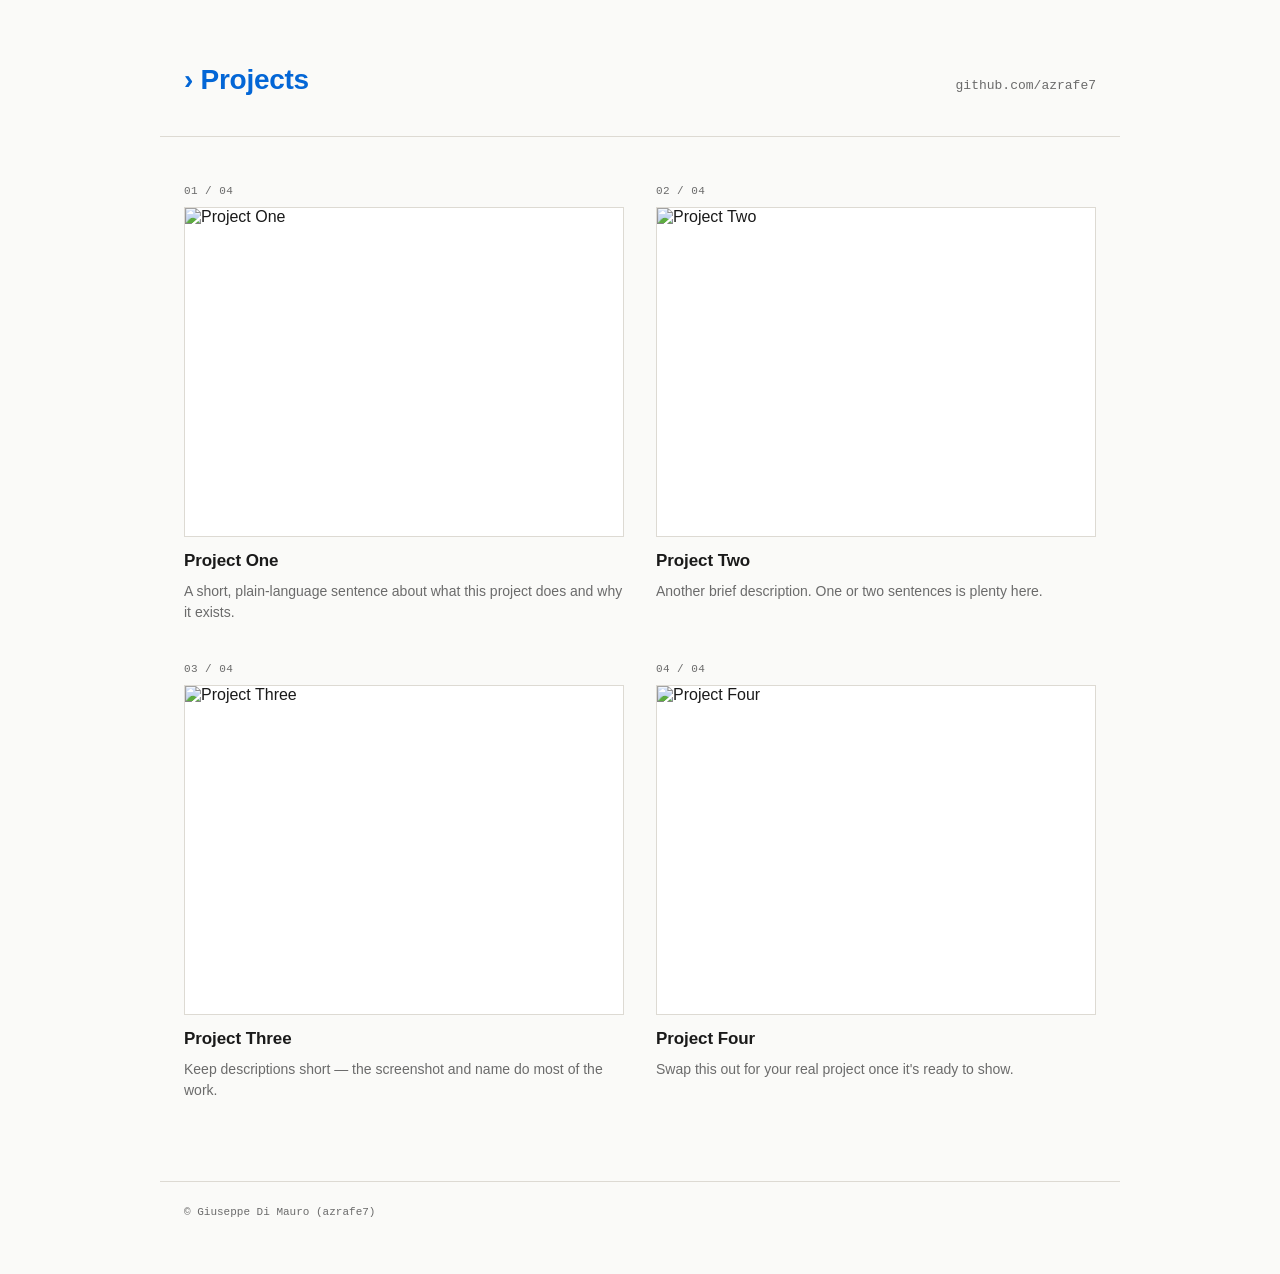
==== projects/index.html @ fa6b87b4 "init simple projects gallery" ====
<!DOCTYPE html>
<html lang="en">
<head>
<meta charset="UTF-8">
<meta name="viewport" content="width=device-width, initial-scale=1.0">
<title>Your Name — Projects</title>
<link rel="stylesheet" href="style.css">
</head>
<body>

  <header class="header">
    <h1 class="header__name">› Projects</h1>
    <a class="header__link" href="https://github.com/yourusername" target="_blank" rel="noopener">
      github.com/azrafe7
    </a>
  </header>

  <main class="grid" id="grid"></main>

  <footer class="footer">
    <span>&copy; Giuseppe Di Mauro (azrafe7)</span>
  </footer>

  <script src="projects.js"></script>
  <script src="script.js"></script>
</body>
</html>
---- projects/style.css ----
:root {
  --bg: #fafaf8;
  --ink: #1a1a1a;
  --muted: #6b6b6b;
  --line: #dddad3;
  --accent: #c4622d;
  --gitblue: #0366d6;
}

* {
  box-sizing: border-box;
}

html, body {
  margin: 0;
  padding: 0;
}

body {
  background: var(--bg);
  color: var(--ink);
  font-family: -apple-system, "Segoe UI", Helvetica, Arial, sans-serif;
  -webkit-font-smoothing: antialiased;
}

a {
  color: inherit;
  text-decoration: none;
}

/* Header */

.header {
  max-width: 960px;
  margin: 0 auto;
  padding: 64px 24px 40px;
  display: flex;
  align-items: baseline;
  justify-content: space-between;
  flex-wrap: wrap;
  gap: 8px;
  border-bottom: 1px solid var(--line);
}

.header__name {
  font-size: 28px;
  font-weight: 600;
  letter-spacing: -0.01em;
  margin: 0;
  color: var(--gitblue);
}

.header__link {
  font-family: "SFMono-Regular", Consolas, "Liberation Mono", Menlo, monospace;
  font-size: 13px;
  color: var(--muted);
  border-bottom: 1px solid transparent;
  transition: color 0.15s ease, border-color 0.15s ease;
}

.header__link:hover {
  color: var(--accent);
  border-color: var(--accent);
}

/* Grid */

.grid {
  max-width: 960px;
  margin: 0 auto;
  padding: 48px 24px 80px;
  display: grid;
  grid-template-columns: repeat(2, 1fr);
  gap: 40px 32px;
}

/* Card */

.card {
  display: flex;
  flex-direction: column;
  gap: 10px;
}

.card__index {
  font-family: "SFMono-Regular", Consolas, "Liberation Mono", Menlo, monospace;
  font-size: 11px;
  color: var(--muted);
  letter-spacing: 0.04em;
}

.card__frame {
  border: 1px solid var(--line);
  overflow: hidden;
  aspect-ratio: 4 / 3;
  background: #fff;
  transition: border-color 0.15s ease;
}

.card__image {
  width: 100%;
  height: 100%;
  object-fit: cover;
  display: block;
  filter: grayscale(8%);
  transition: filter 0.2s ease, transform 0.3s ease;
}

.card__name {
  font-size: 17px;
  font-weight: 600;
  margin: 4px 0 0;
  letter-spacing: -0.005em;
}

.card__desc {
  font-size: 14px;
  line-height: 1.5;
  color: var(--muted);
  margin: 0;
}

.card:hover .card__frame {
  border-color: var(--accent);
}

.card:hover .card__image {
  filter: grayscale(0%);
  transform: scale(1.02);
}

.card:hover .card__name {
  color: var(--accent);
}

.card:focus-visible .card__frame,
.card:focus-visible {
  outline: 2px solid var(--accent);
  outline-offset: 4px;
}

/* Footer */

.footer {
  max-width: 960px;
  margin: 0 auto;
  padding: 24px 24px 56px;
  font-family: "SFMono-Regular", Consolas, "Liberation Mono", Menlo, monospace;
  font-size: 11px;
  color: var(--muted);
  border-top: 1px solid var(--line);
}

/* Responsive */

@media (max-width: 720px) {
  .grid {
    grid-template-columns: 1fr;
    gap: 36px;
  }

  .header {
    padding: 48px 20px 32px;
  }

  .header__name {
    font-size: 24px;
  }
}

@media (prefers-reduced-motion: reduce) {
  * {
    transition: none !important;
  }
}
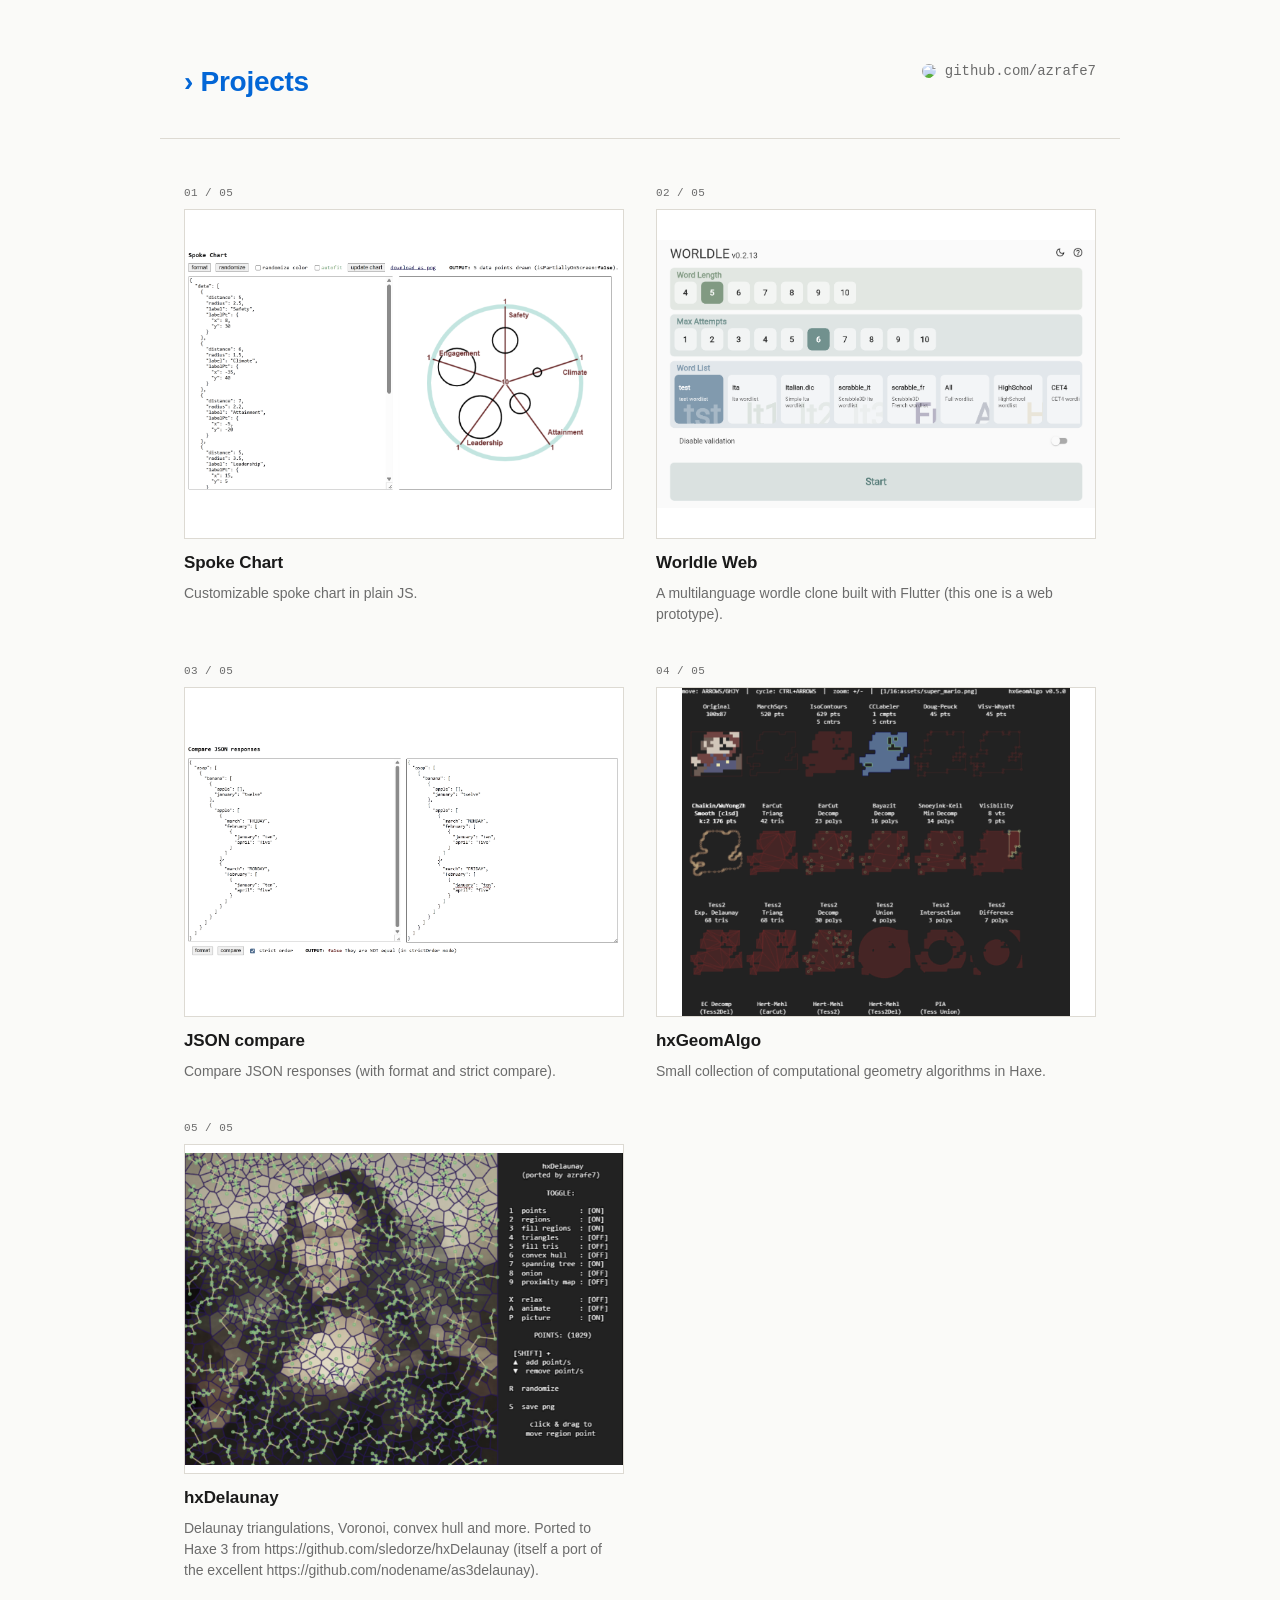
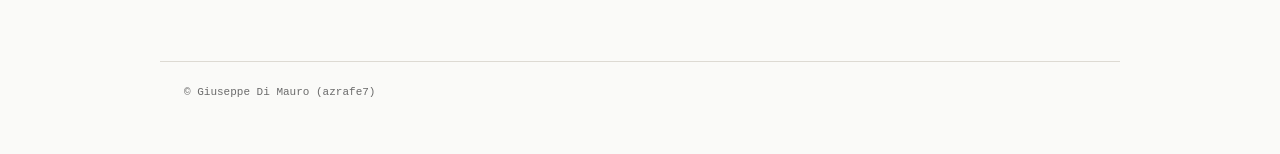
==== commit 4fe50d1d: "add avatar, and hxDelaunay" ====
--- a/projects/index.html
+++ b/projects/index.html
@@ -10,9 +10,14 @@
 
   <header class="header">
     <h1 class="header__name">› Projects</h1>
-    <a class="header__link" href="https://github.com/yourusername" target="_blank" rel="noopener">
+    <a class="gh-link" href="https://github.com/azrafe7" target="_blank" rel="noopener noreferrer">
+      <img class="gh-avatar" src="https://github.com/azrafe7.png" alt="azrafe7 avatar">
+      <span class="gh-name">github.com/azrafe7</span>
+    </a>
+    <!--a class="header__link" href="https://github.com/yourusername" target="_blank" rel="noopener">
+      <img class="gh-avatar" src="https://github.com/azrafe7.png" alt="GitHub avatar">
       github.com/azrafe7
-    </a>
+    </a-->
   </header>
 
   <main class="grid" id="grid"></main>
--- a/projects/style.css
+++ b/projects/style.css
@@ -29,6 +29,44 @@
 }
 
 /* Header */
+
+.gh-link {
+  display: inline-flex;
+  align-items: center;
+  gap: 4px;
+  font-size: 14px;
+  line-height: 1;
+  text-decoration: none;
+  color: #24292e;
+  font-family: "SFMono-Regular", Consolas, "Liberation Mono", Menlo, monospace;
+  color: var(--muted);
+  border-bottom: 1px solid transparent;
+  transition: color 0.15s ease, border-color 0.15s ease;
+
+}
+
+.gh-avatar {
+  width: 14px;
+  height: 14px;
+  border-radius: 50%;
+  object-fit: cover;
+  transition: transform 0.2s ease;
+  flex-shrink: 0;
+  margin-right: 5px;
+}
+
+.gh-link:hover .gh-avatar {
+  transform: scale(1.75);
+}
+
+.gh-link:hover .gh-name {
+  text-decoration: underline;
+}
+
+.gh-link:hover .gh-name {
+  color: var(--accent);
+  border-color: var(--accent);
+}
 
 .header {
   max-width: 960px;
@@ -100,9 +138,9 @@
 .card__image {
   width: 100%;
   height: 100%;
-  object-fit: cover;
+  object-fit: contain;
   display: block;
-  filter: grayscale(8%);
+  filter: grayscale(75%);
   transition: filter 0.2s ease, transform 0.3s ease;
 }
 
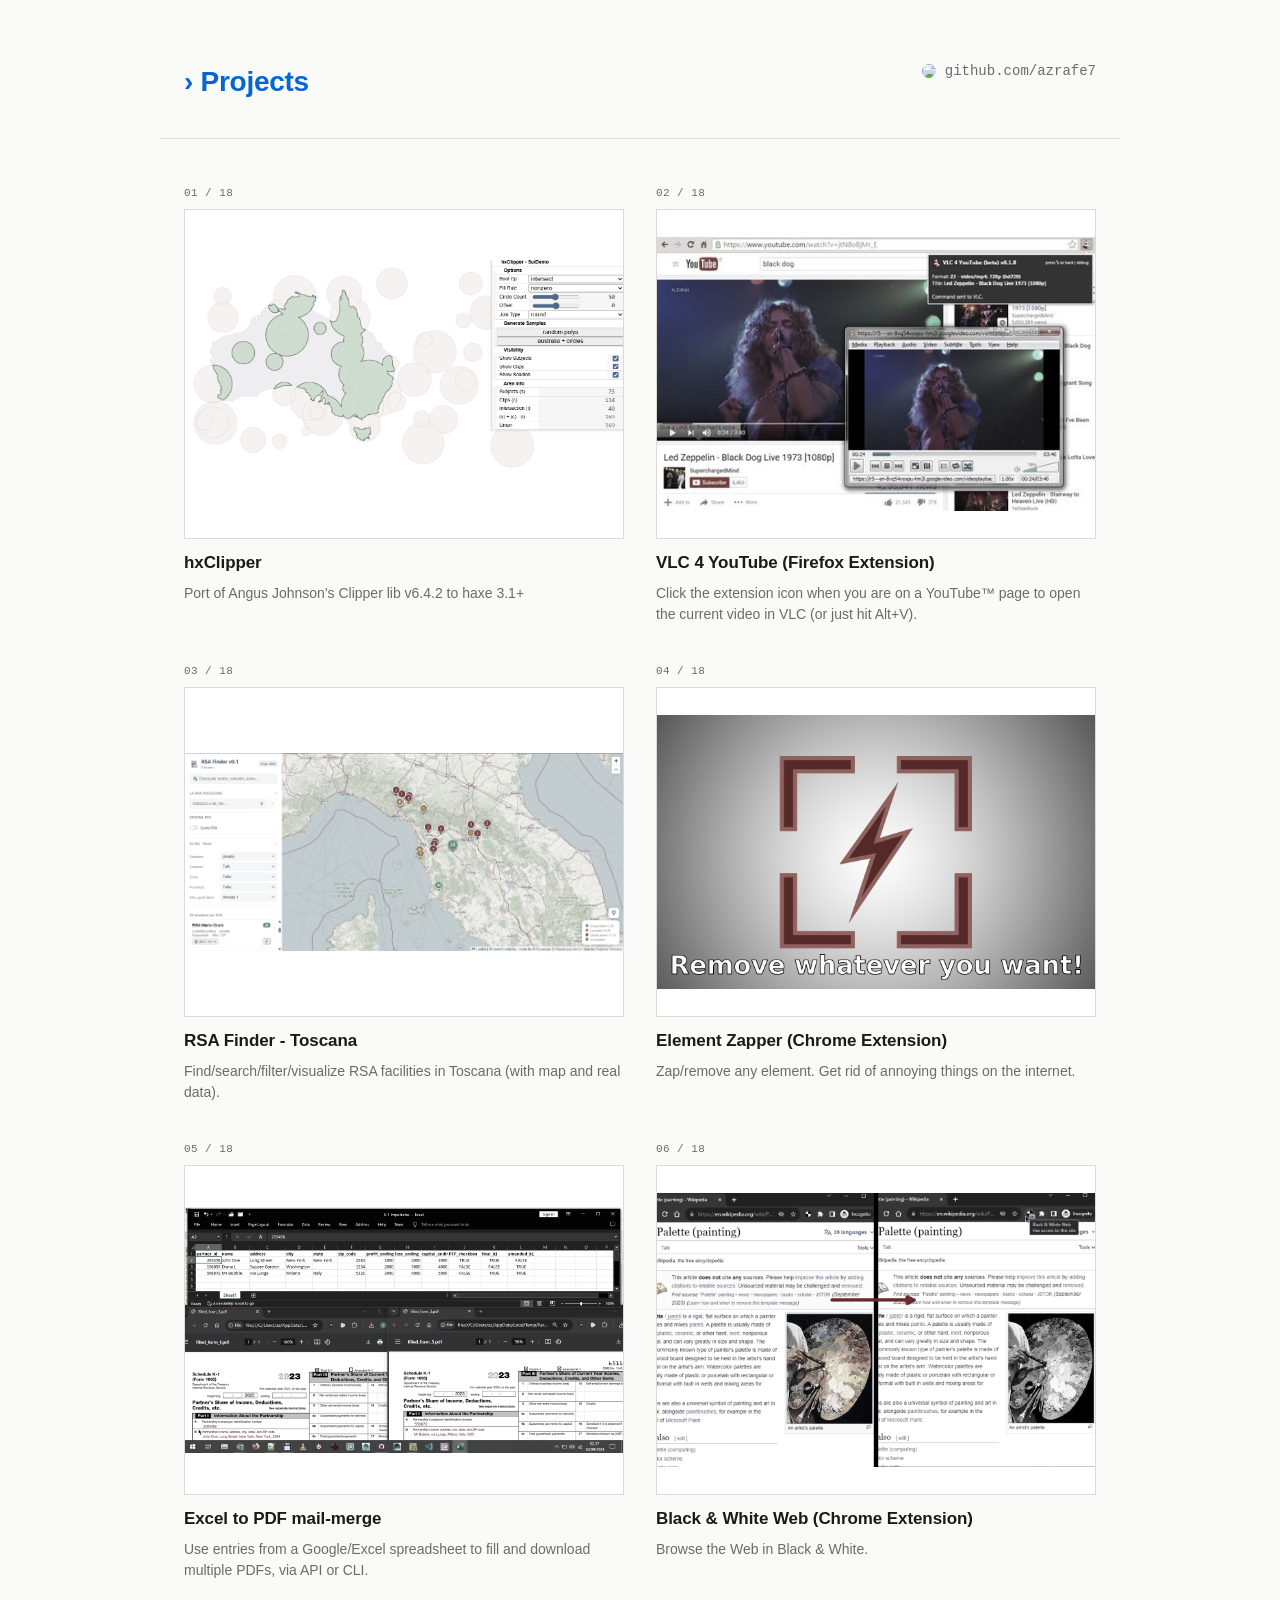
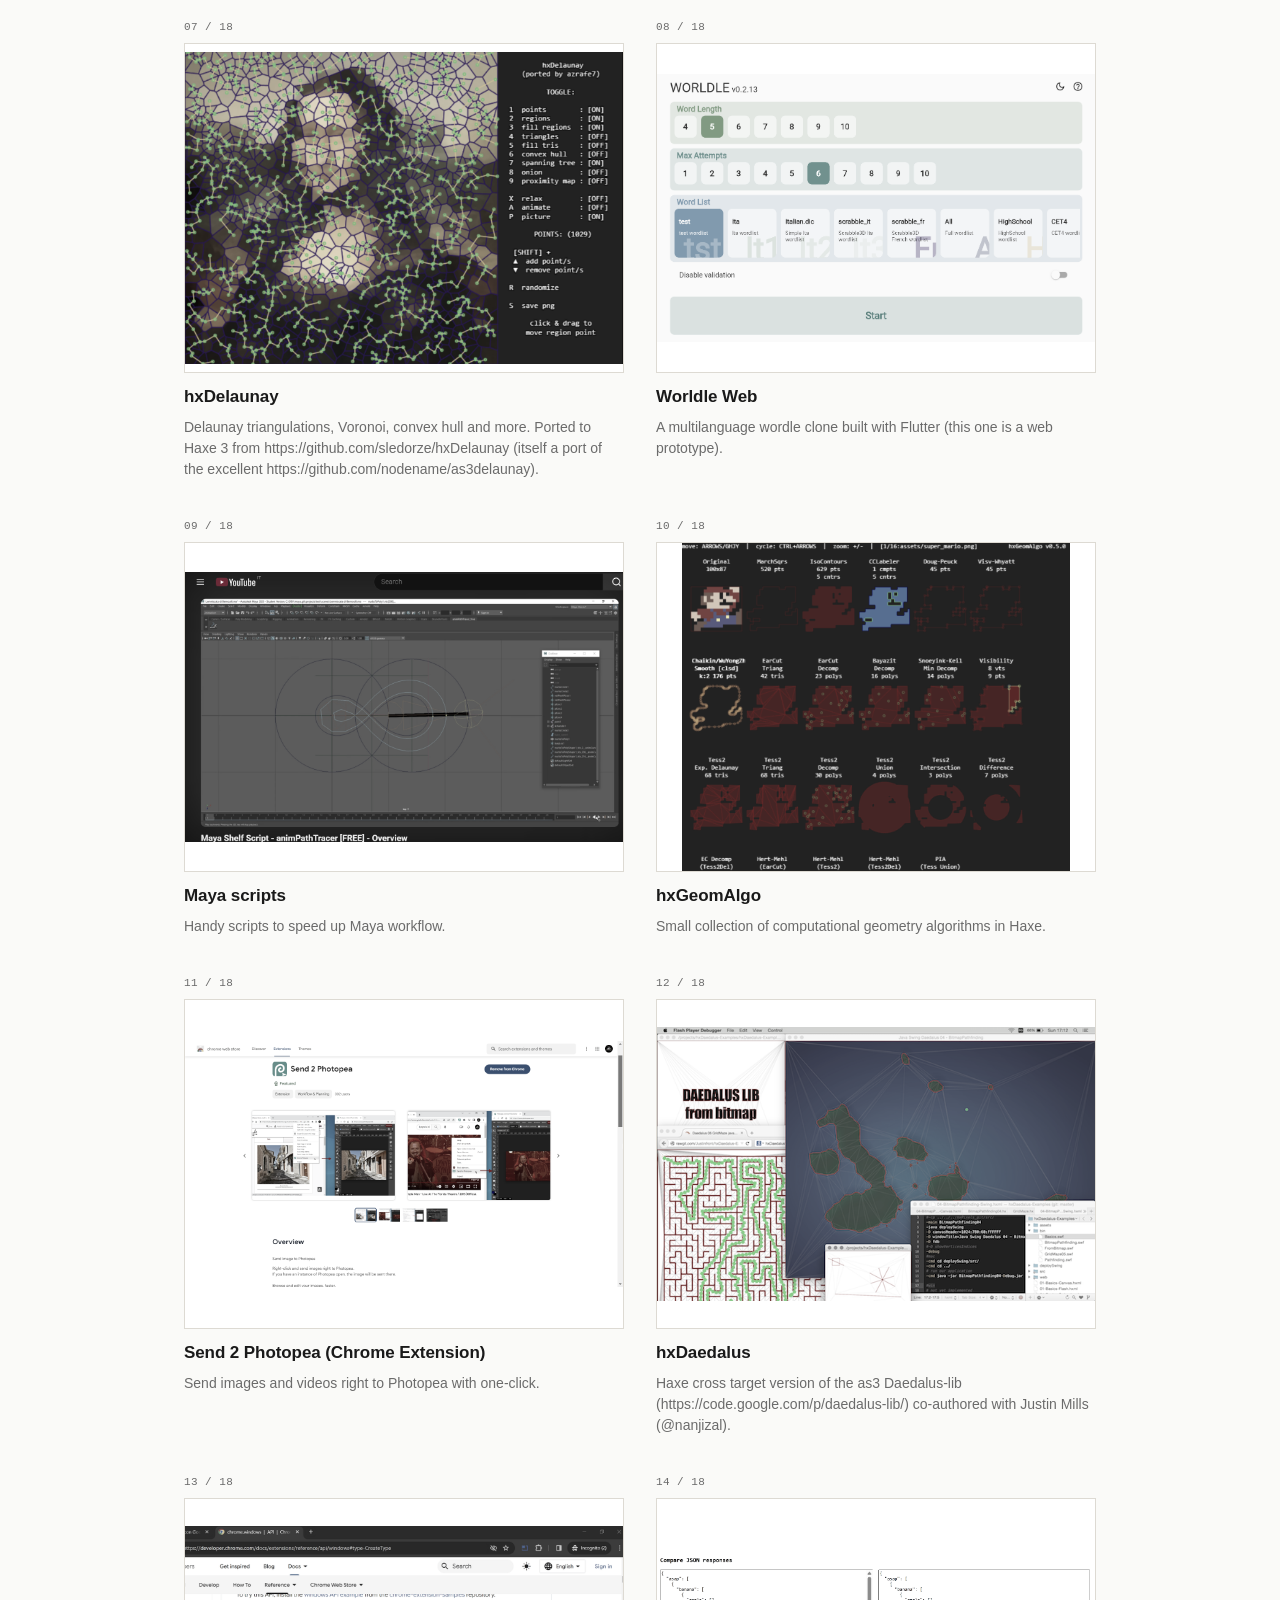
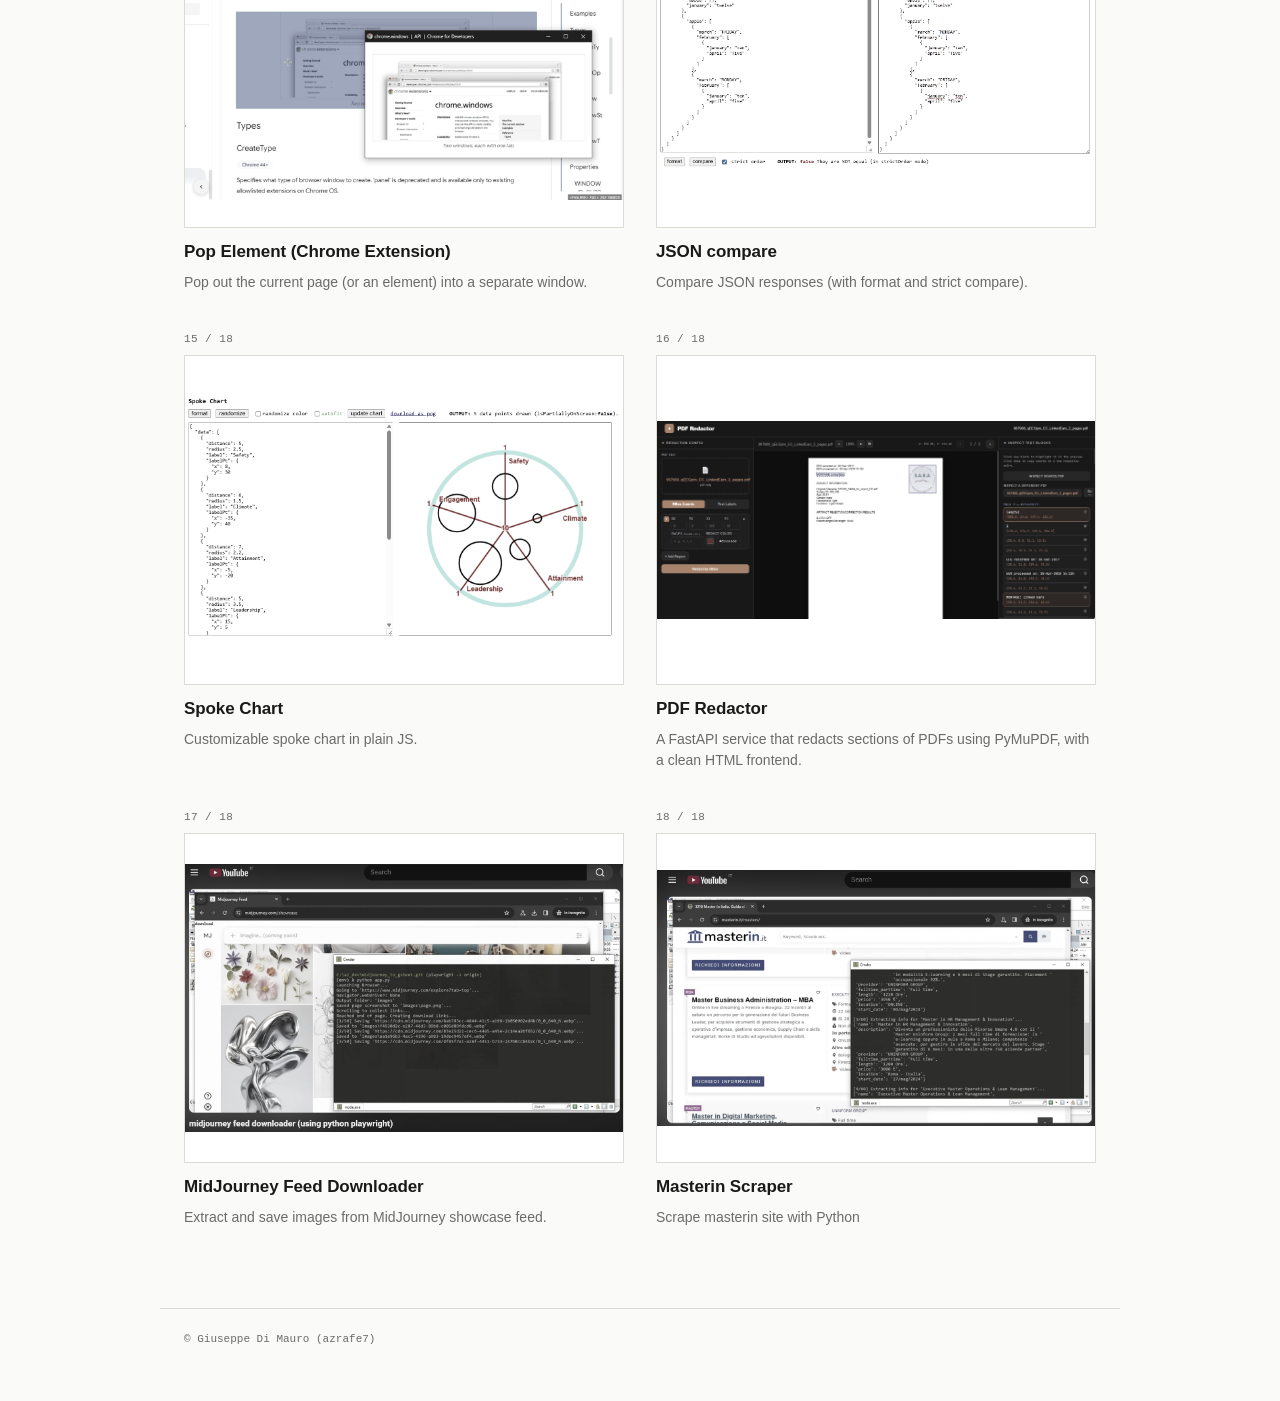
==== commit 477938d1: "add link to self (and page title)" ====
--- a/projects/index.html
+++ b/projects/index.html
@@ -3,18 +3,20 @@
 <head>
 <meta charset="UTF-8">
 <meta name="viewport" content="width=device-width, initial-scale=1.0">
-<title>Your Name — Projects</title>
+<title>azrafe7 - Projects</title>
 <link rel="stylesheet" href="style.css">
 </head>
 <body>
 
   <header class="header">
-    <h1 class="header__name">› Projects</h1>
+    <h1 class="header__name">›
+      <a class="folder" href="https://azrafe7.github.io/projects/">Projects</a>
+    </h1>
     <a class="gh-link" href="https://github.com/azrafe7" target="_blank" rel="noopener noreferrer">
       <img class="gh-avatar" src="https://github.com/azrafe7.png" alt="azrafe7 avatar">
       <span class="gh-name">github.com/azrafe7</span>
     </a>
-    <!--a class="header__link" href="https://github.com/yourusername" target="_blank" rel="noopener">
+    <!--a class="header__link" href="https://github.com/azrafe7" target="_blank" rel="noopener">
       <img class="gh-avatar" src="https://github.com/azrafe7.png" alt="GitHub avatar">
       github.com/azrafe7
     </a-->
--- a/projects/style.css
+++ b/projects/style.css
@@ -101,6 +101,11 @@
   border-color: var(--accent);
 }
 
+.header__name:hover .folder {
+  text-decoration: underline;
+  filter: brightness(125%);
+}
+
 /* Grid */
 
 .grid {
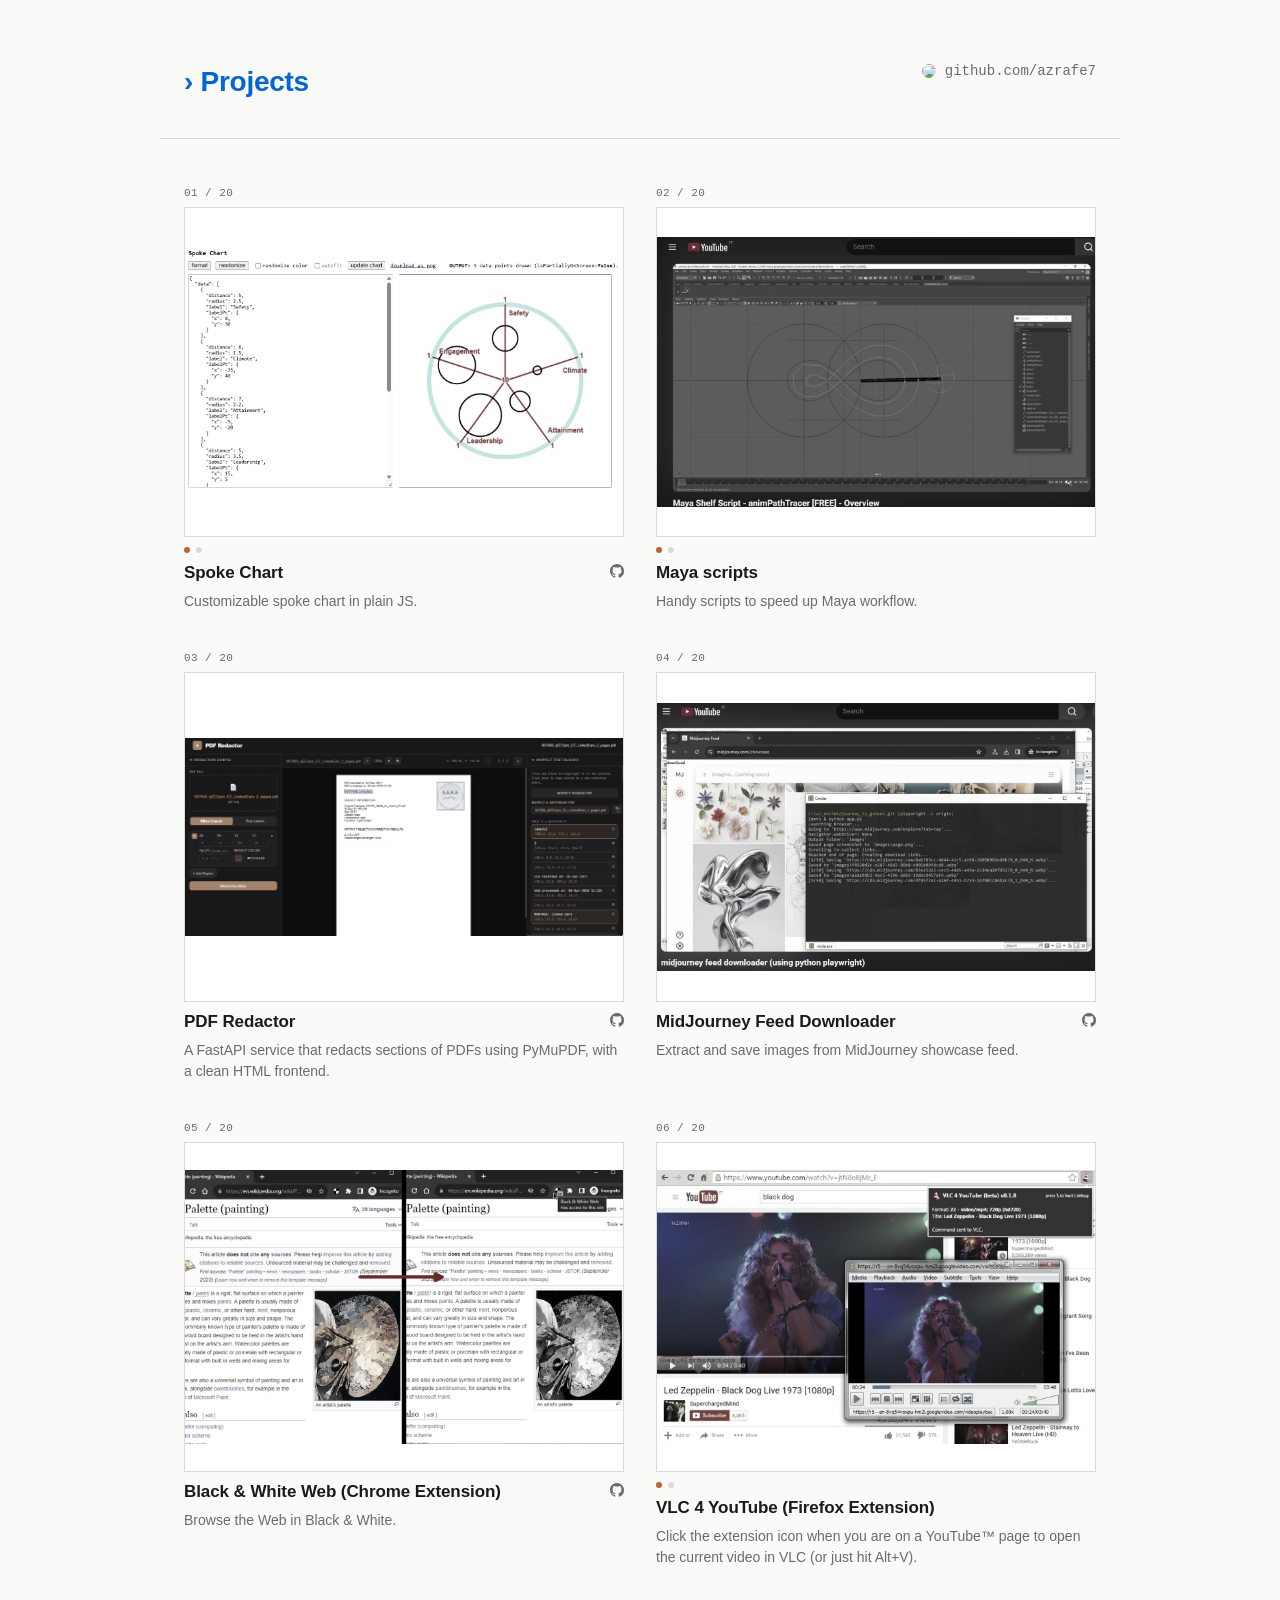
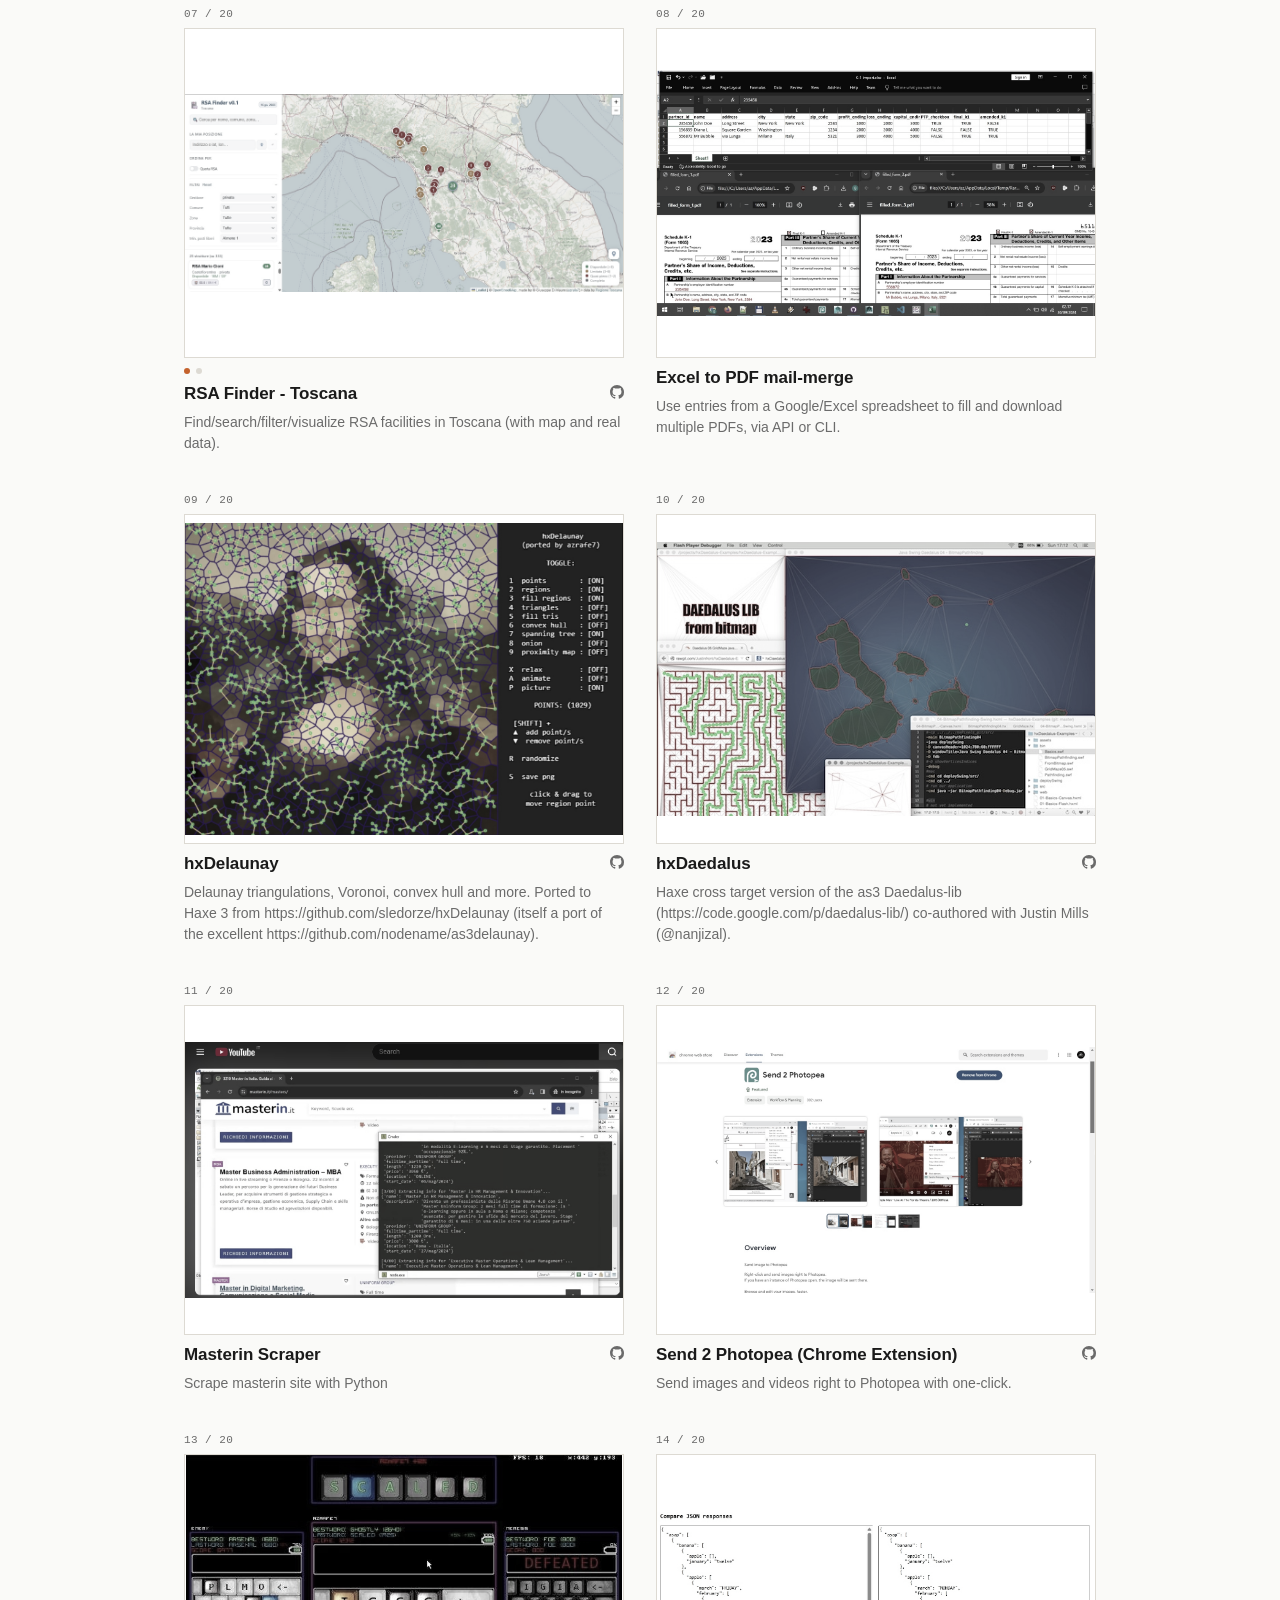
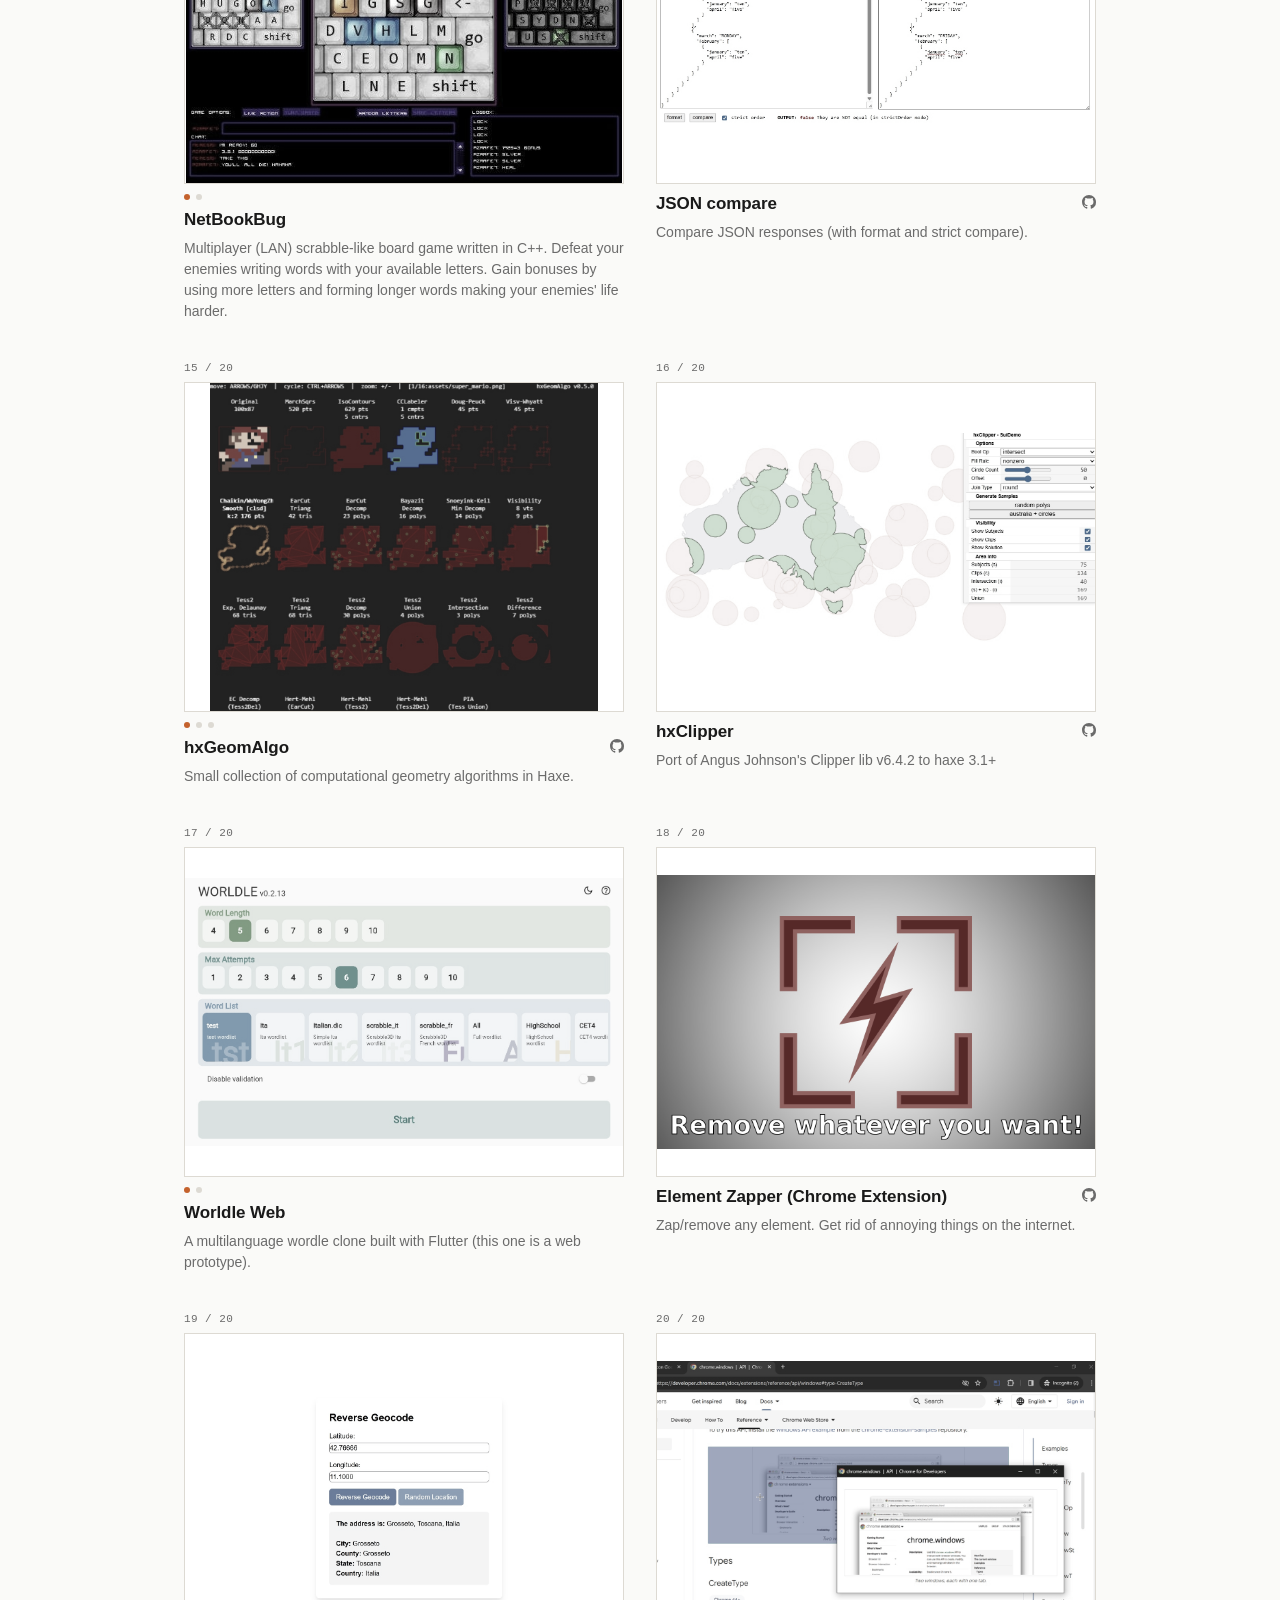
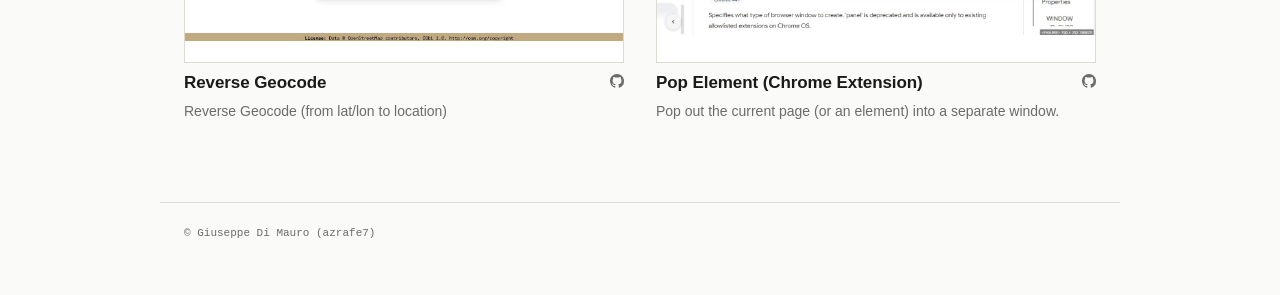
==== commit d5326921: "favicons" ====
--- a/projects/index.html
+++ b/projects/index.html
@@ -5,6 +5,16 @@
 <meta name="viewport" content="width=device-width, initial-scale=1.0">
 <title>azrafe7 - Projects</title>
 <link rel="stylesheet" href="style.css">
+<link rel="apple-touch-icon" sizes="152x152" href="assets/favicons/apple-icon-152x152.png" />
+<link rel="apple-touch-icon" sizes="180x180" href="assets/favicons/apple-icon-180x180.png" />
+<link rel="icon" type="image/png" sizes="192x192" href="assets/favicons/android-icon-192x192.png" />
+<link rel="icon" type="image/png" sizes="32x32" href="assets/favicons/favicon-32x32.png" />
+<link rel="icon" type="image/png" sizes="96x96" href="assets/favicons/favicon-96x96.png" />
+<link rel="icon" type="image/png" sizes="16x16" href="assets/favicons/favicon-16x16.png" />
+<link rel="manifest" href="assets/favicons/manifest.json" />
+<meta name="msapplication-TileColor" content="#ffffff" />
+<meta name="msapplication-TileImage" content="assets/favicons/ms-icon-144x144.png" />
+<meta name="theme-color" content="#ffffff"/>
 </head>
 <body>
 
--- a/projects/style.css
+++ b/projects/style.css
@@ -122,7 +122,7 @@
 .card {
   display: flex;
   flex-direction: column;
-  gap: 10px;
+  gap: 8px;
 }
 
 .card__index {
@@ -133,11 +133,22 @@
 }
 
 .card__frame {
+  display: block;
+  position: relative;
   border: 1px solid var(--line);
   overflow: hidden;
   aspect-ratio: 4 / 3;
   background: #fff;
   transition: border-color 0.15s ease;
+  touch-action: pan-y;
+  user-select: none;
+  -webkit-user-select: none;
+  cursor: pointer;
+}
+
+.card__frame:focus-visible {
+  outline: 2px solid var(--accent);
+  outline-offset: 4px;
 }
 
 .card__image {
@@ -147,13 +158,120 @@
   display: block;
   filter: grayscale(75%);
   transition: filter 0.2s ease, transform 0.3s ease;
+  pointer-events: none;
+  -webkit-user-drag: none;
+}
+
+.card__frame:hover {
+  border-color: var(--accent);
+}
+
+.card__frame:hover .card__image {
+  filter: grayscale(0%);
+  transform: scale(1.02);
+}
+
+.card__arrow {
+  position: absolute;
+  top: 50%;
+  transform: translateY(-50%);
+  width: 28px;
+  height: 28px;
+  display: flex;
+  align-items: center;
+  justify-content: center;
+  border: none;
+  border-radius: 50%;
+  background: rgba(250, 250, 248, 0.85);
+  color: var(--ink);
+  font-size: 18px;
+  line-height: 1;
+  cursor: pointer;
+  opacity: 0;
+  transition: opacity 0.15s ease, background 0.15s ease;
+}
+
+.card__arrow--prev {
+  left: 8px;
+}
+
+.card__arrow--next {
+  right: 8px;
+}
+
+.card__frame:hover .card__arrow,
+.card__frame:focus-visible .card__arrow {
+  opacity: 1;
+}
+
+.card__arrow:hover {
+  background: var(--accent);
+  color: #fff;
+}
+
+/* Image dots (only present when a project has more than one screenshot) */
+
+.card__dots {
+  display: flex;
+  gap: 6px;
+  padding-top: 2px;
+}
+
+.card__dot {
+  width: 6px;
+  height: 6px;
+  padding: 0;
+  border: none;
+  border-radius: 50%;
+  background: var(--line);
+  cursor: pointer;
+  transition: background 0.15s ease;
+}
+
+.card__dot:hover {
+  background: var(--muted);
+}
+
+.card__dot.is-active {
+  background: var(--accent);
+}
+
+.card__dot:focus-visible {
+  outline: 2px solid var(--accent);
+  outline-offset: 2px;
+}
+
+/* Title row: name on the left, optional repo icon flush right */
+
+.card__head {
+  display: flex;
+  align-items: baseline;
+  justify-content: space-between;
+  gap: 12px;
+  margin-top: 2px;
 }
 
 .card__name {
   font-size: 17px;
   font-weight: 600;
-  margin: 4px 0 0;
   letter-spacing: -0.005em;
+  transition: color 0.15s ease;
+}
+
+.card__name:hover {
+  color: var(--accent);
+}
+
+.card__repo {
+  flex-shrink: 0;
+  display: inline-flex;
+  align-items: center;
+  color: var(--muted);
+  transition: color 0.15s ease;
+}
+
+.card__repo:hover {
+  color: var(--accent);
 }
 
 .card__desc {
@@ -161,25 +279,6 @@
   line-height: 1.5;
   color: var(--muted);
   margin: 0;
-}
-
-.card:hover .card__frame {
-  border-color: var(--accent);
-}
-
-.card:hover .card__image {
-  filter: grayscale(0%);
-  transform: scale(1.02);
-}
-
-.card:hover .card__name {
-  color: var(--accent);
-}
-
-.card:focus-visible .card__frame,
-.card:focus-visible {
-  outline: 2px solid var(--accent);
-  outline-offset: 4px;
 }
 
 /* Footer */
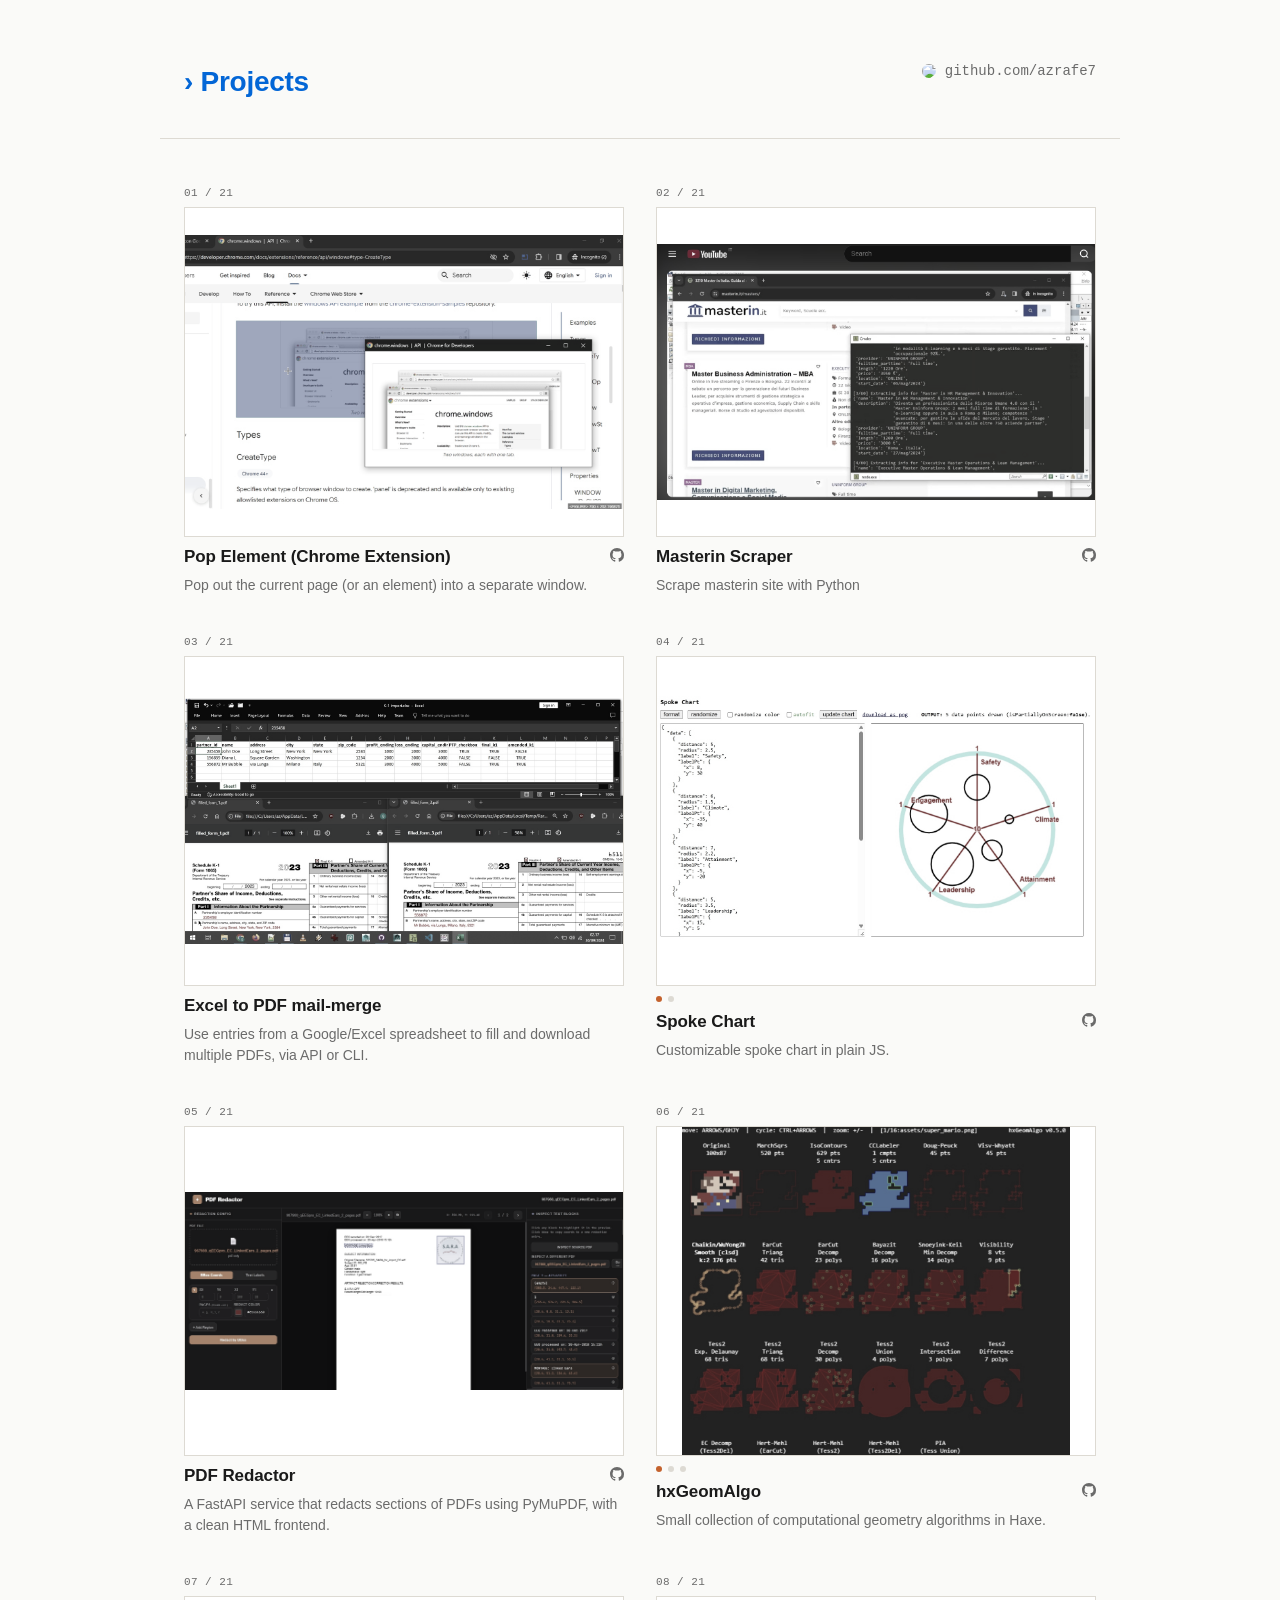
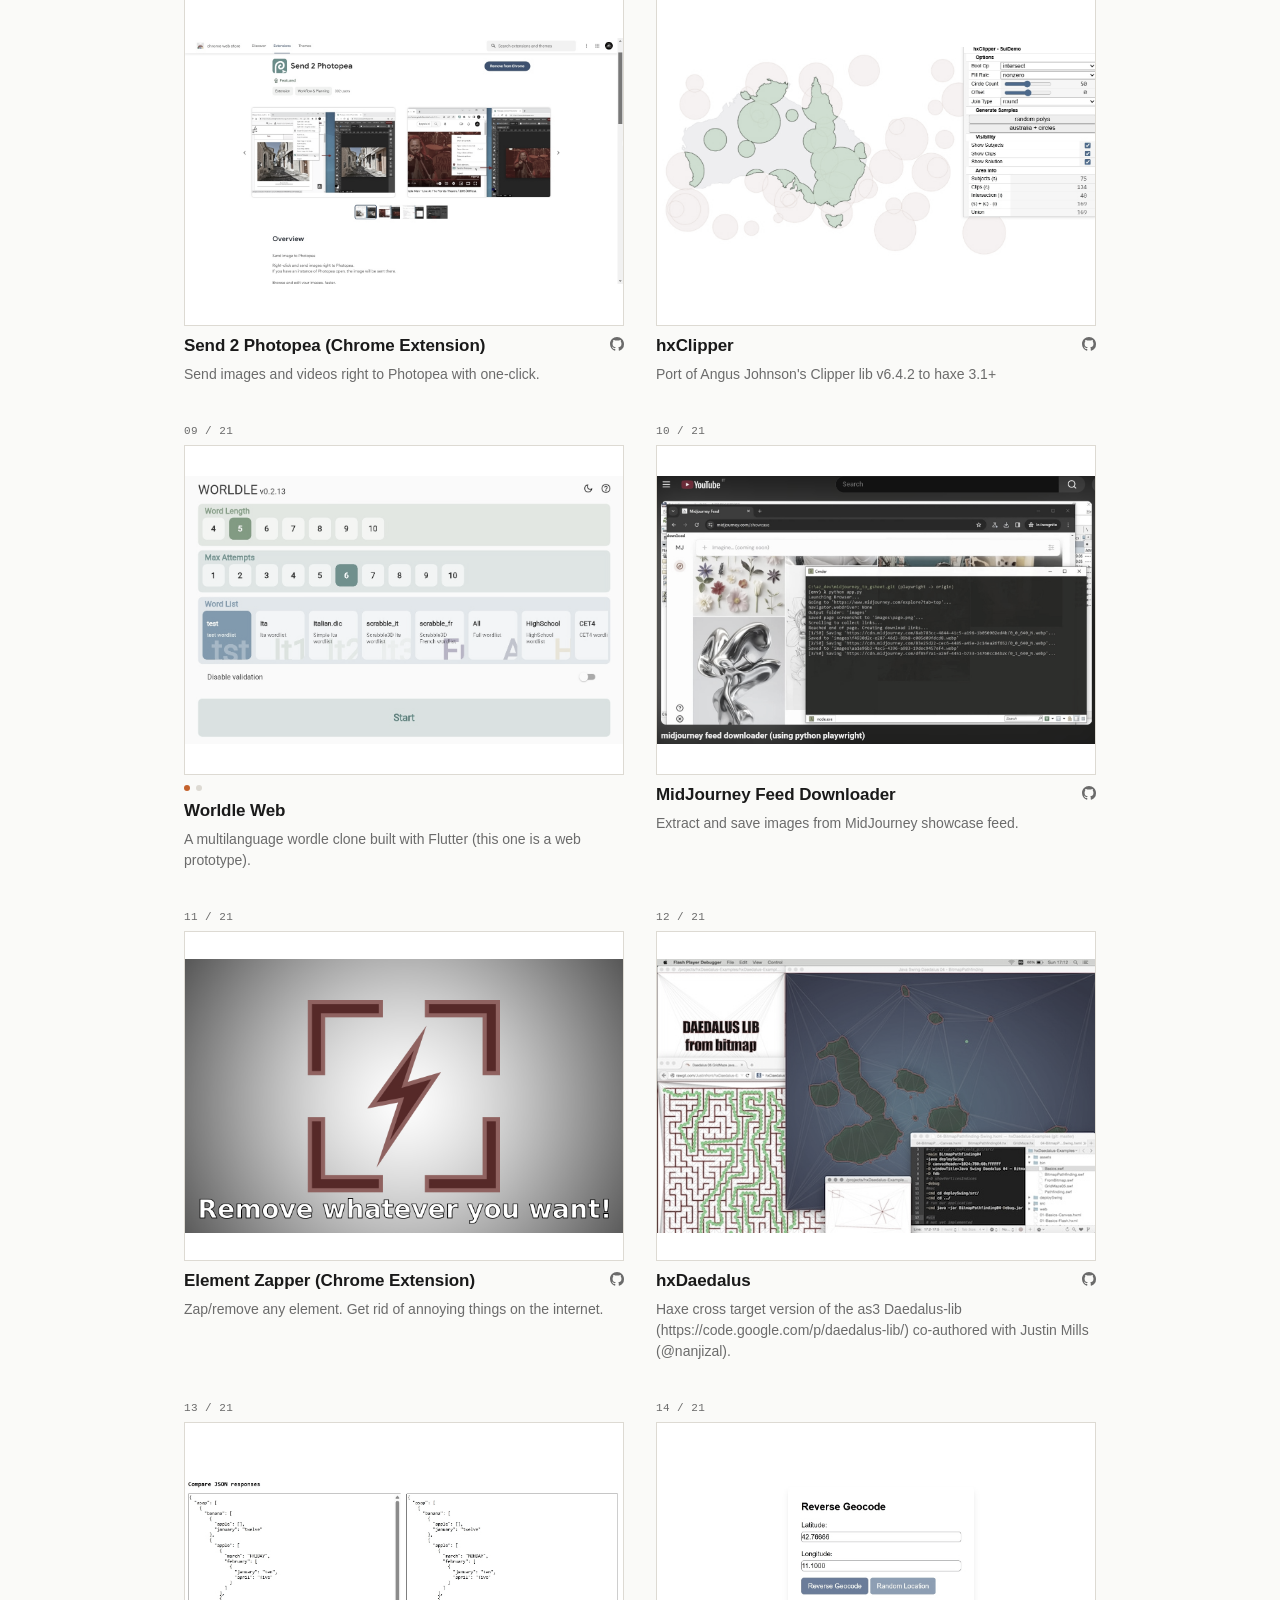
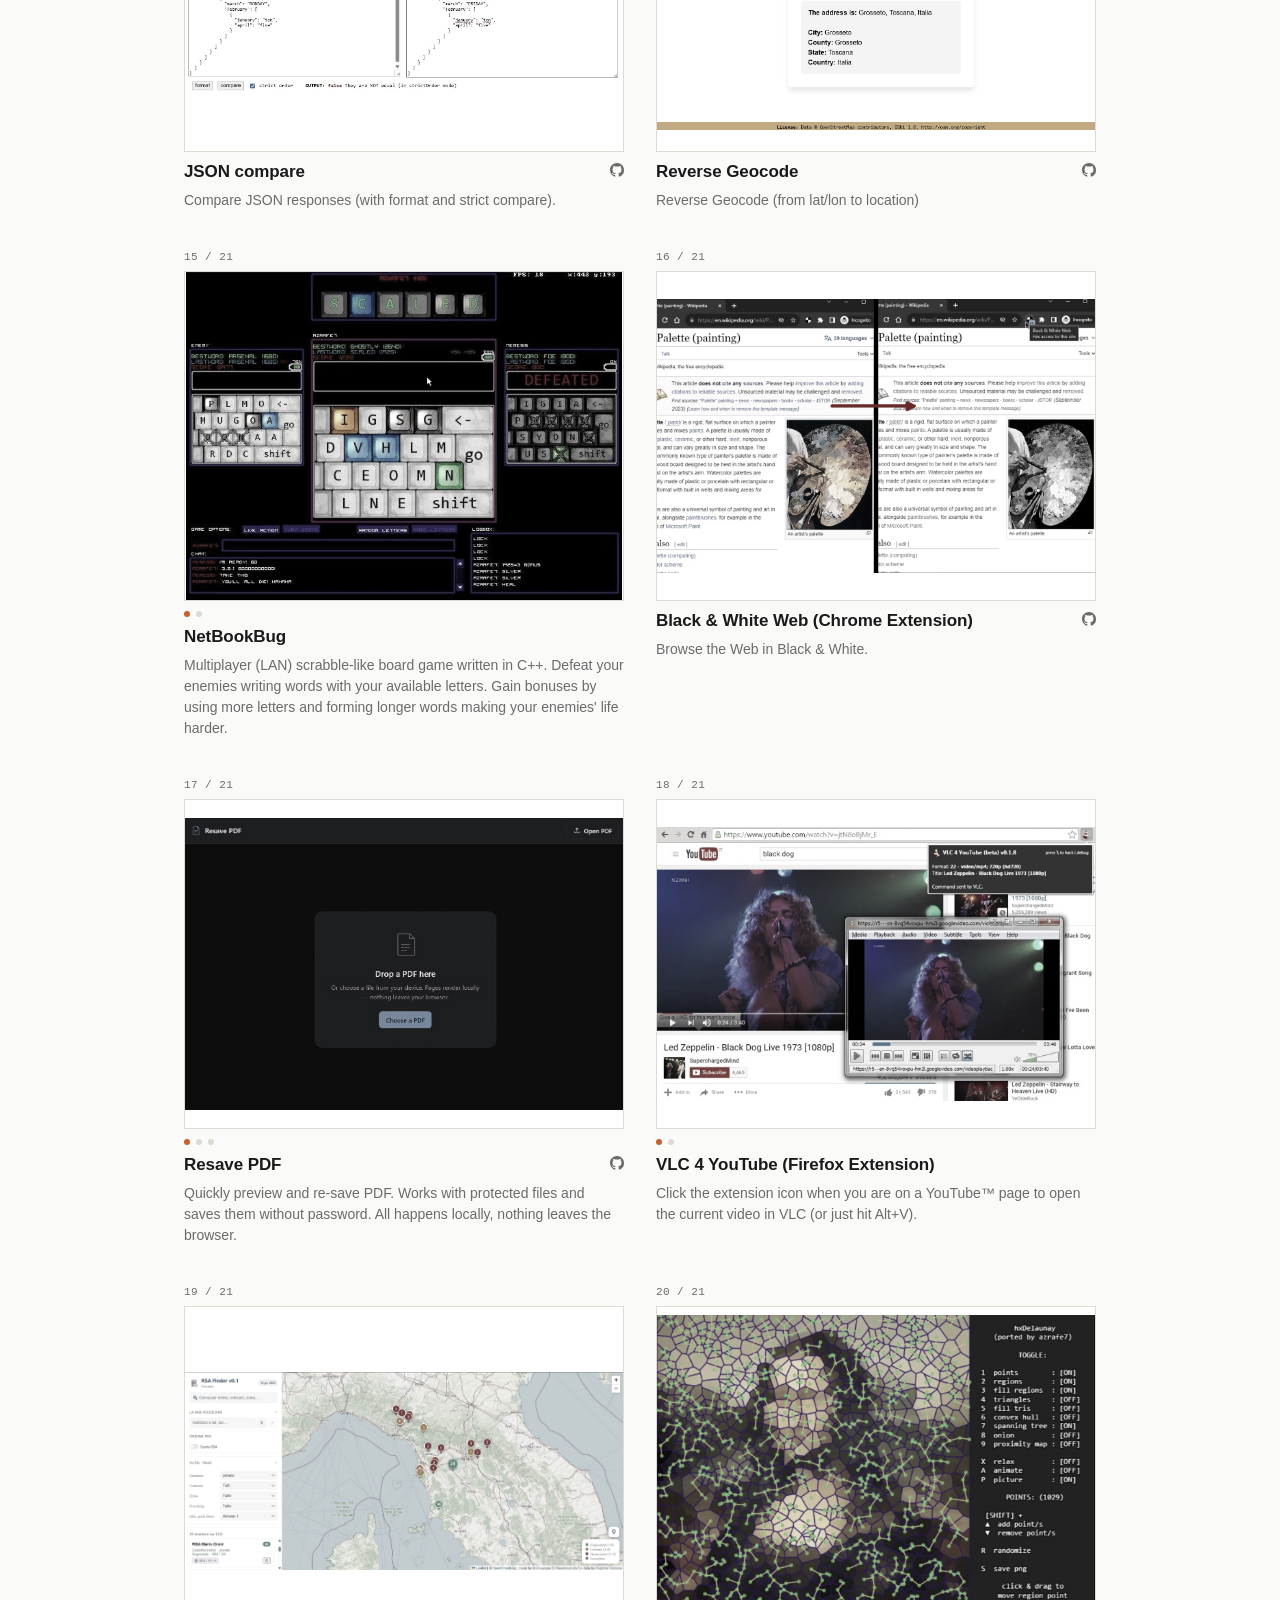
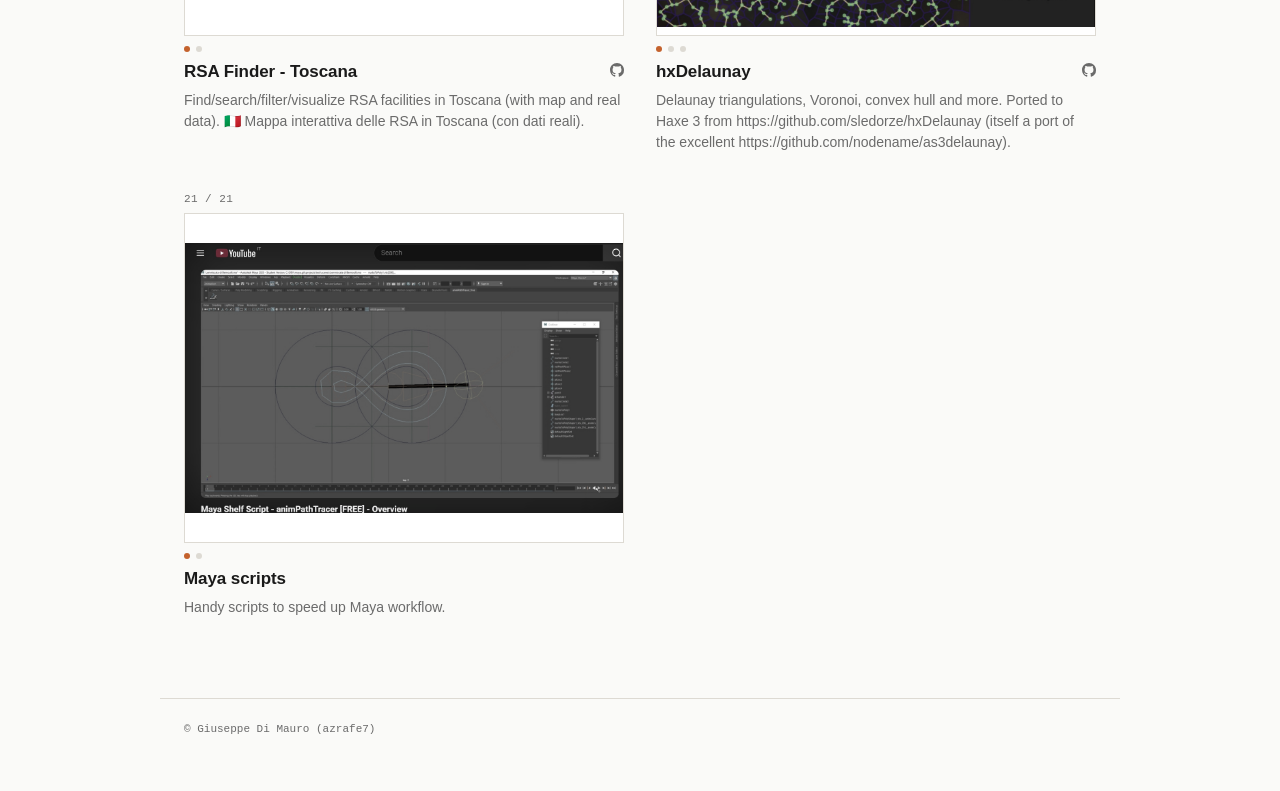
==== commit bafd9380: "minimal SEO" ====
--- a/projects/index.html
+++ b/projects/index.html
@@ -12,6 +12,8 @@
 <link rel="icon" type="image/png" sizes="96x96" href="assets/favicons/favicon-96x96.png" />
 <link rel="icon" type="image/png" sizes="16x16" href="assets/favicons/favicon-16x16.png" />
 <link rel="manifest" href="assets/favicons/manifest.json" />
+<meta name="description" content="A collection of coding projects by azrafe7 (Giuseppe Di Mauro)" />
+<meta name="keywords" content="coding, azrafe7, projects, RSA Toscana, hxGeomAlgo, PDF, haxe, python, javascript, browser extension, portfolio" />
 <meta name="msapplication-TileColor" content="#ffffff" />
 <meta name="msapplication-TileImage" content="assets/favicons/ms-icon-144x144.png" />
 <meta name="theme-color" content="#ffffff"/>
--- a/projects/style.css
+++ b/projects/style.css
@@ -158,7 +158,6 @@
   display: block;
   filter: grayscale(75%);
   transition: filter 0.2s ease, transform 0.3s ease;
-  pointer-events: none;
   -webkit-user-drag: none;
 }
 
@@ -310,6 +309,134 @@
   }
 }
 
+/* Lightbox: full-size image preview modal */
+
+.card__frame {
+  cursor: zoom-in;
+}
+
+.lightbox {
+  position: fixed;
+  inset: 0;
+  z-index: 1000;
+  display: none;
+}
+
+.lightbox.is-open {
+  display: block;
+}
+
+.lightbox__backdrop {
+  position: absolute;
+  inset: 0;
+  background: rgba(20, 18, 16, 0.88);
+}
+
+.lightbox__content {
+  position: relative;
+  z-index: 1;
+  height: 100%;
+  display: flex;
+  flex-direction: column;
+  align-items: center;
+  justify-content: center;
+  padding: 56px 64px;
+}
+
+.lightbox__image {
+  max-width: 100%;
+  max-height: calc(100vh - 160px);
+  object-fit: contain;
+  background: #fff;
+  border: 1px solid var(--line);
+  user-select: none;
+  -webkit-user-drag: none;
+}
+
+.lightbox__close {
+  position: absolute;
+  top: 16px;
+  right: 16px;
+  width: 36px;
+  height: 36px;
+  border: none;
+  border-radius: 50%;
+  background: rgba(255, 255, 255, 0.1);
+  color: #fafaf8;
+  font-size: 22px;
+  line-height: 1;
+  cursor: pointer;
+  transition: background 0.15s ease;
+}
+
+.lightbox__close:hover {
+  background: var(--accent);
+}
+
+.lightbox__nav {
+  position: absolute;
+  top: 50%;
+  transform: translateY(-50%);
+  width: 44px;
+  height: 44px;
+  border: none;
+  border-radius: 50%;
+  background: rgba(255, 255, 255, 0.1);
+  color: #fafaf8;
+  font-size: 26px;
+  line-height: 1;
+  cursor: pointer;
+  transition: background 0.15s ease;
+}
+
+.lightbox__nav:hover {
+  background: var(--accent);
+}
+
+.lightbox__nav--prev {
+  left: 16px;
+}
+
+.lightbox__nav--next {
+  right: 16px;
+}
+
+.lightbox__caption {
+  margin-top: 16px;
+  display: flex;
+  align-items: baseline;
+  gap: 10px;
+  color: #fafaf8;
+  text-align: center;
+}
+
+.lightbox__title {
+  font-size: 15px;
+  font-weight: 600;
+}
+
+.lightbox__count {
+  font-family: "SFMono-Regular", Consolas, "Liberation Mono", Menlo, monospace;
+  font-size: 12px;
+  color: rgba(250, 250, 248, 0.6);
+}
+
+body.lightbox-open {
+  overflow: hidden;
+}
+
+@media (max-width: 720px) {
+  .lightbox__content {
+    padding: 24px 16px;
+  }
+
+  .lightbox__nav {
+    width: 36px;
+    height: 36px;
+    font-size: 20px;
+  }
+}
+
 @media (prefers-reduced-motion: reduce) {
   * {
     transition: none !important;
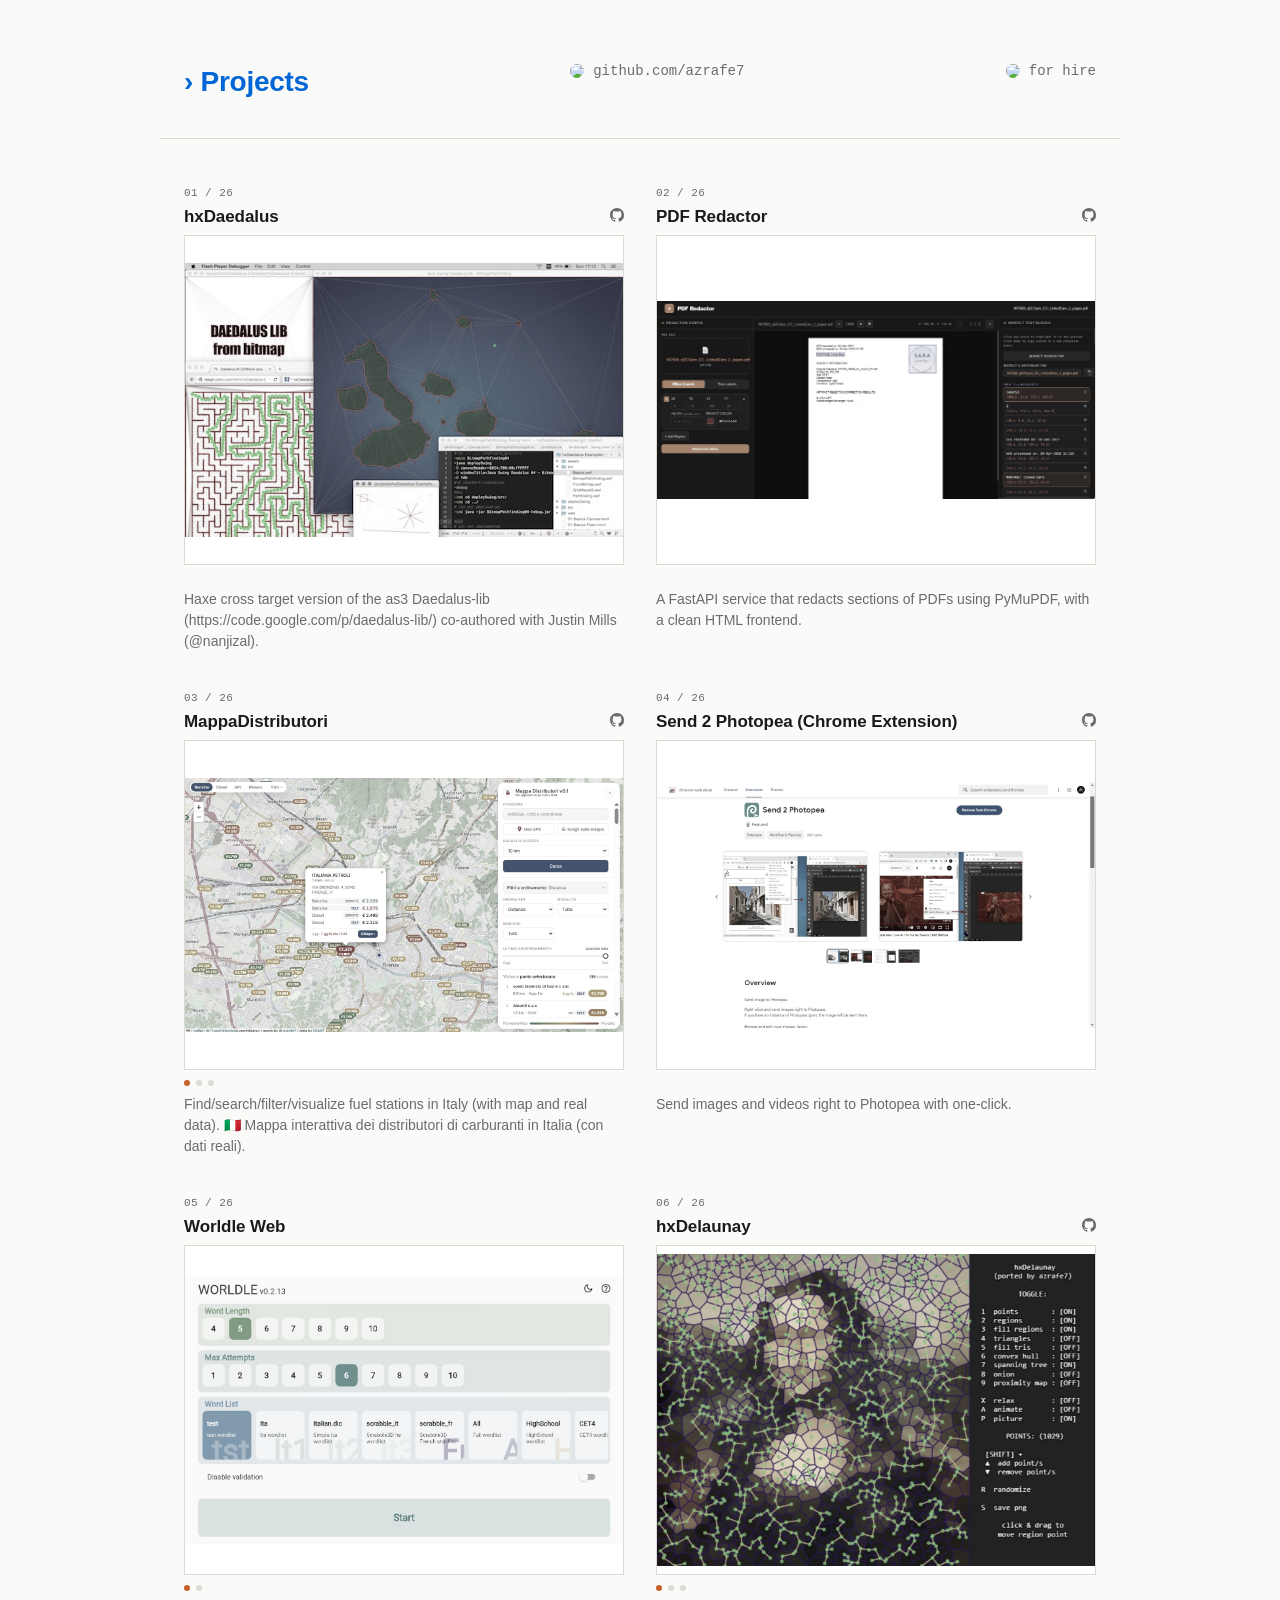
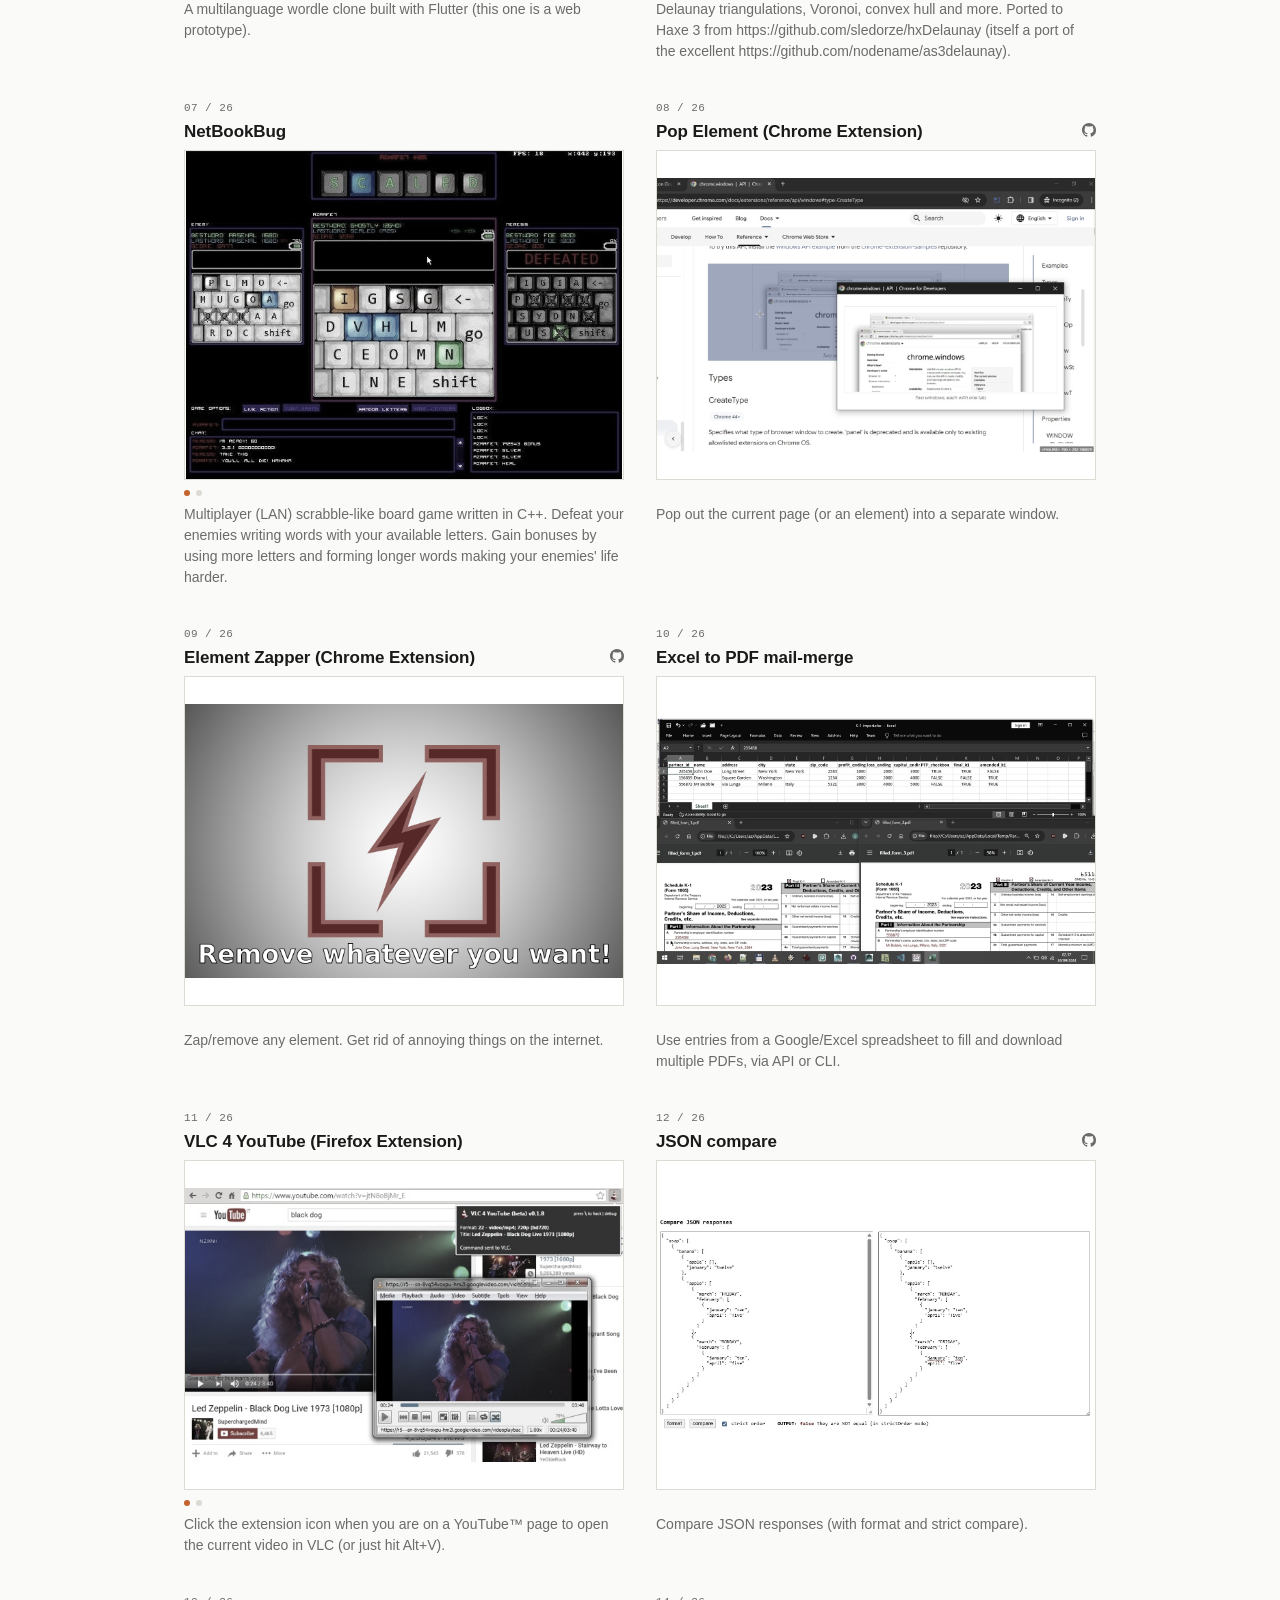
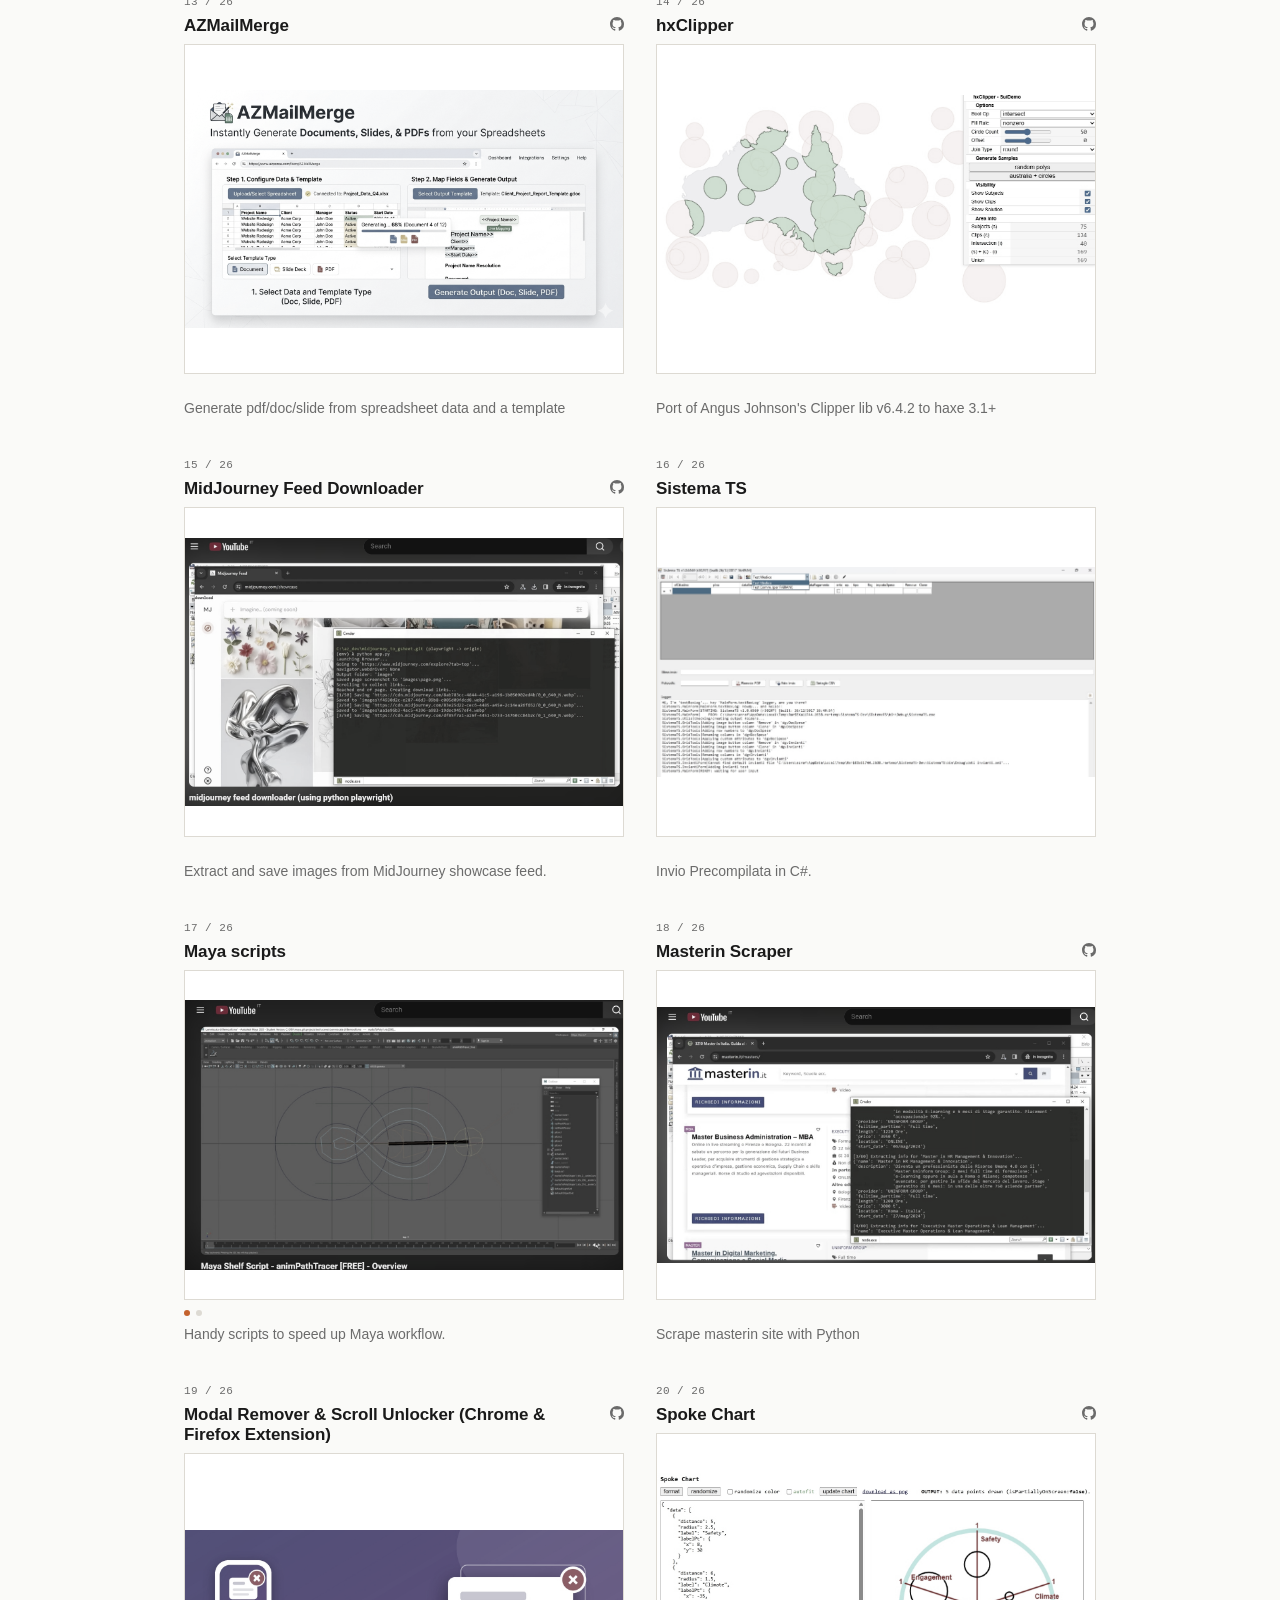
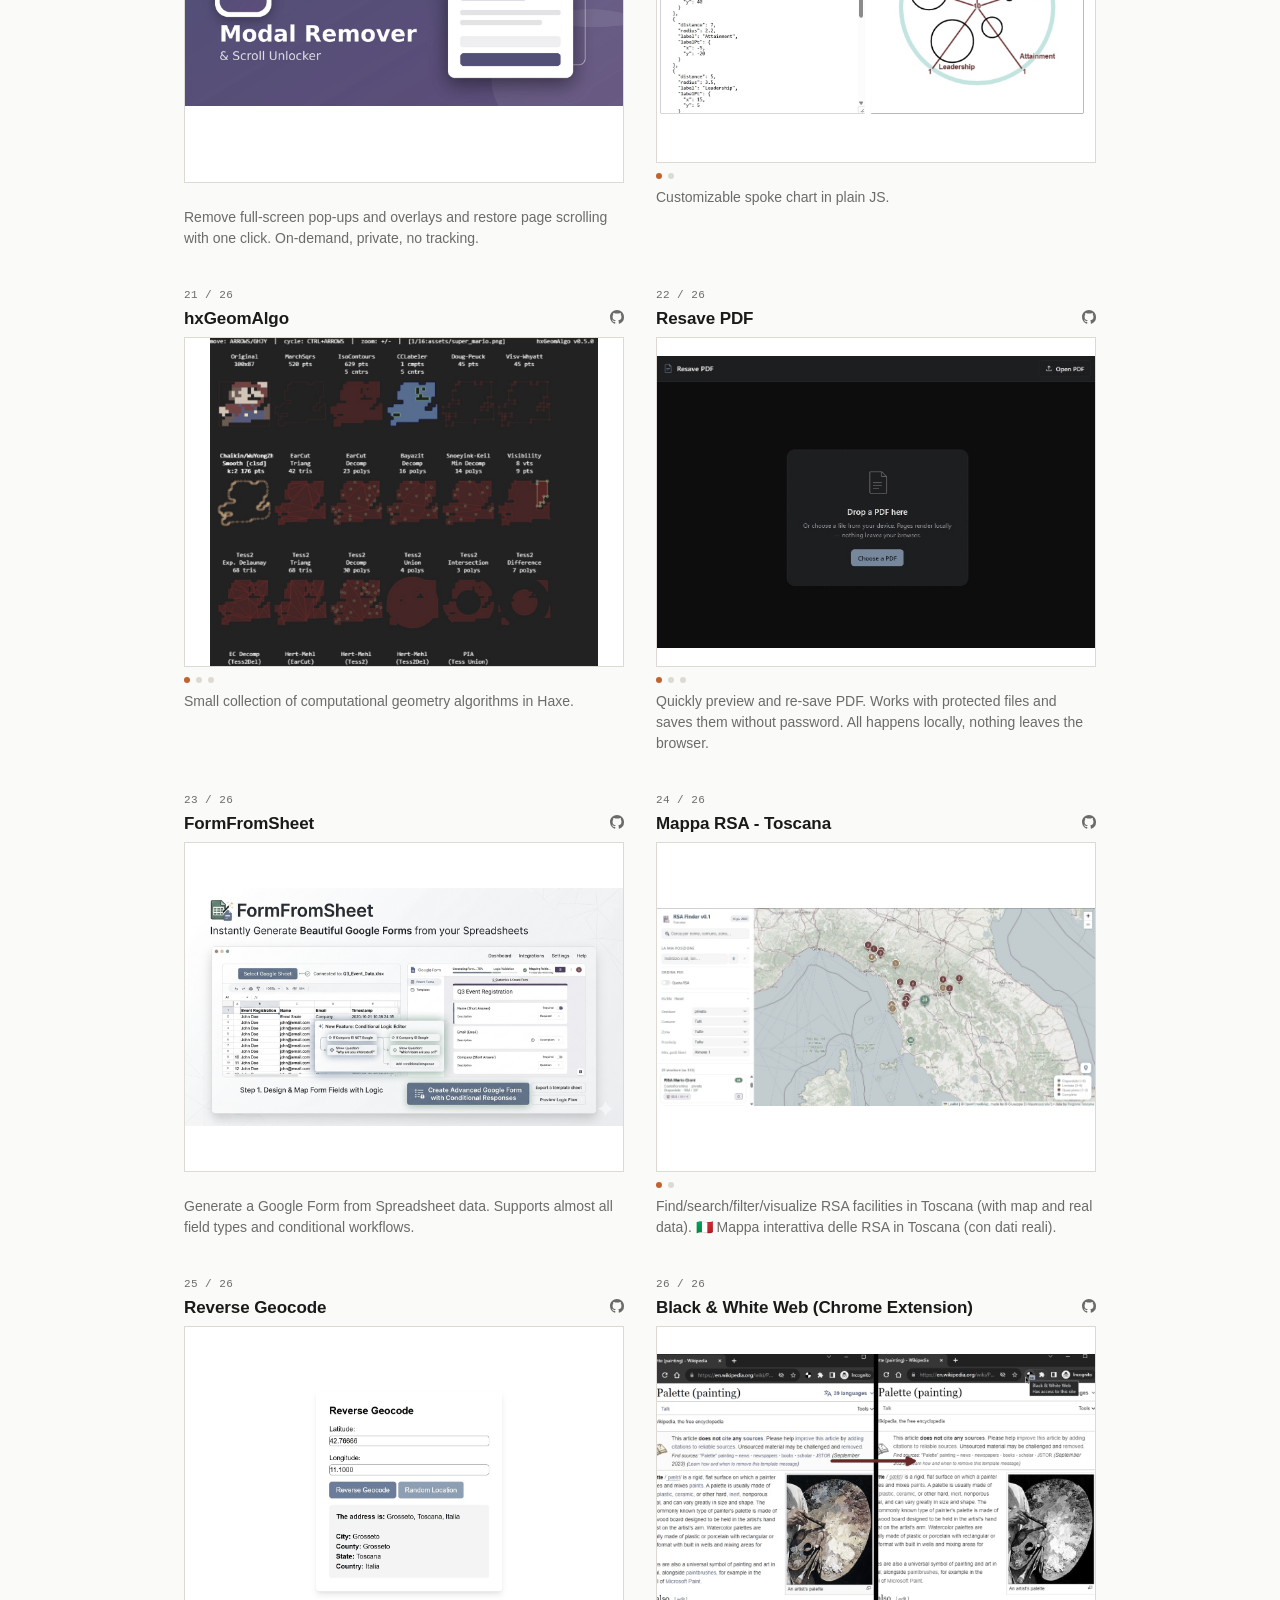
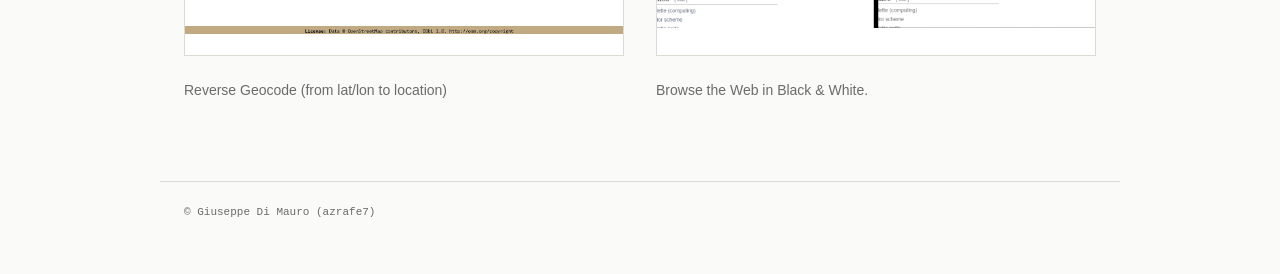
==== commit 1492c304: "for hire" ====
--- a/projects/index.html
+++ b/projects/index.html
@@ -28,6 +28,10 @@
       <img class="gh-avatar" src="https://github.com/azrafe7.png" alt="azrafe7 avatar">
       <span class="gh-name">github.com/azrafe7</span>
     </a>
+    <a class="gh-link" href="https://www.upwork.com/freelancers/~01a0c41e84b3f00ea8" target="_blank" rel="noopener noreferrer">
+      <img class="gh-avatar" src="https://www.upwork.com/favicon.ico" alt="azrafe7 avatar">
+      <span class="gh-name">for hire</span>
+    </a>
     <!--a class="header__link" href="https://github.com/azrafe7" target="_blank" rel="noopener">
       <img class="gh-avatar" src="https://github.com/azrafe7.png" alt="GitHub avatar">
       github.com/azrafe7
--- a/projects/style.css
+++ b/projects/style.css
@@ -247,7 +247,7 @@
   align-items: baseline;
   justify-content: space-between;
   gap: 12px;
-  margin-top: 2px;
+  margin-top: 0px;
 }
 
 .card__name {
